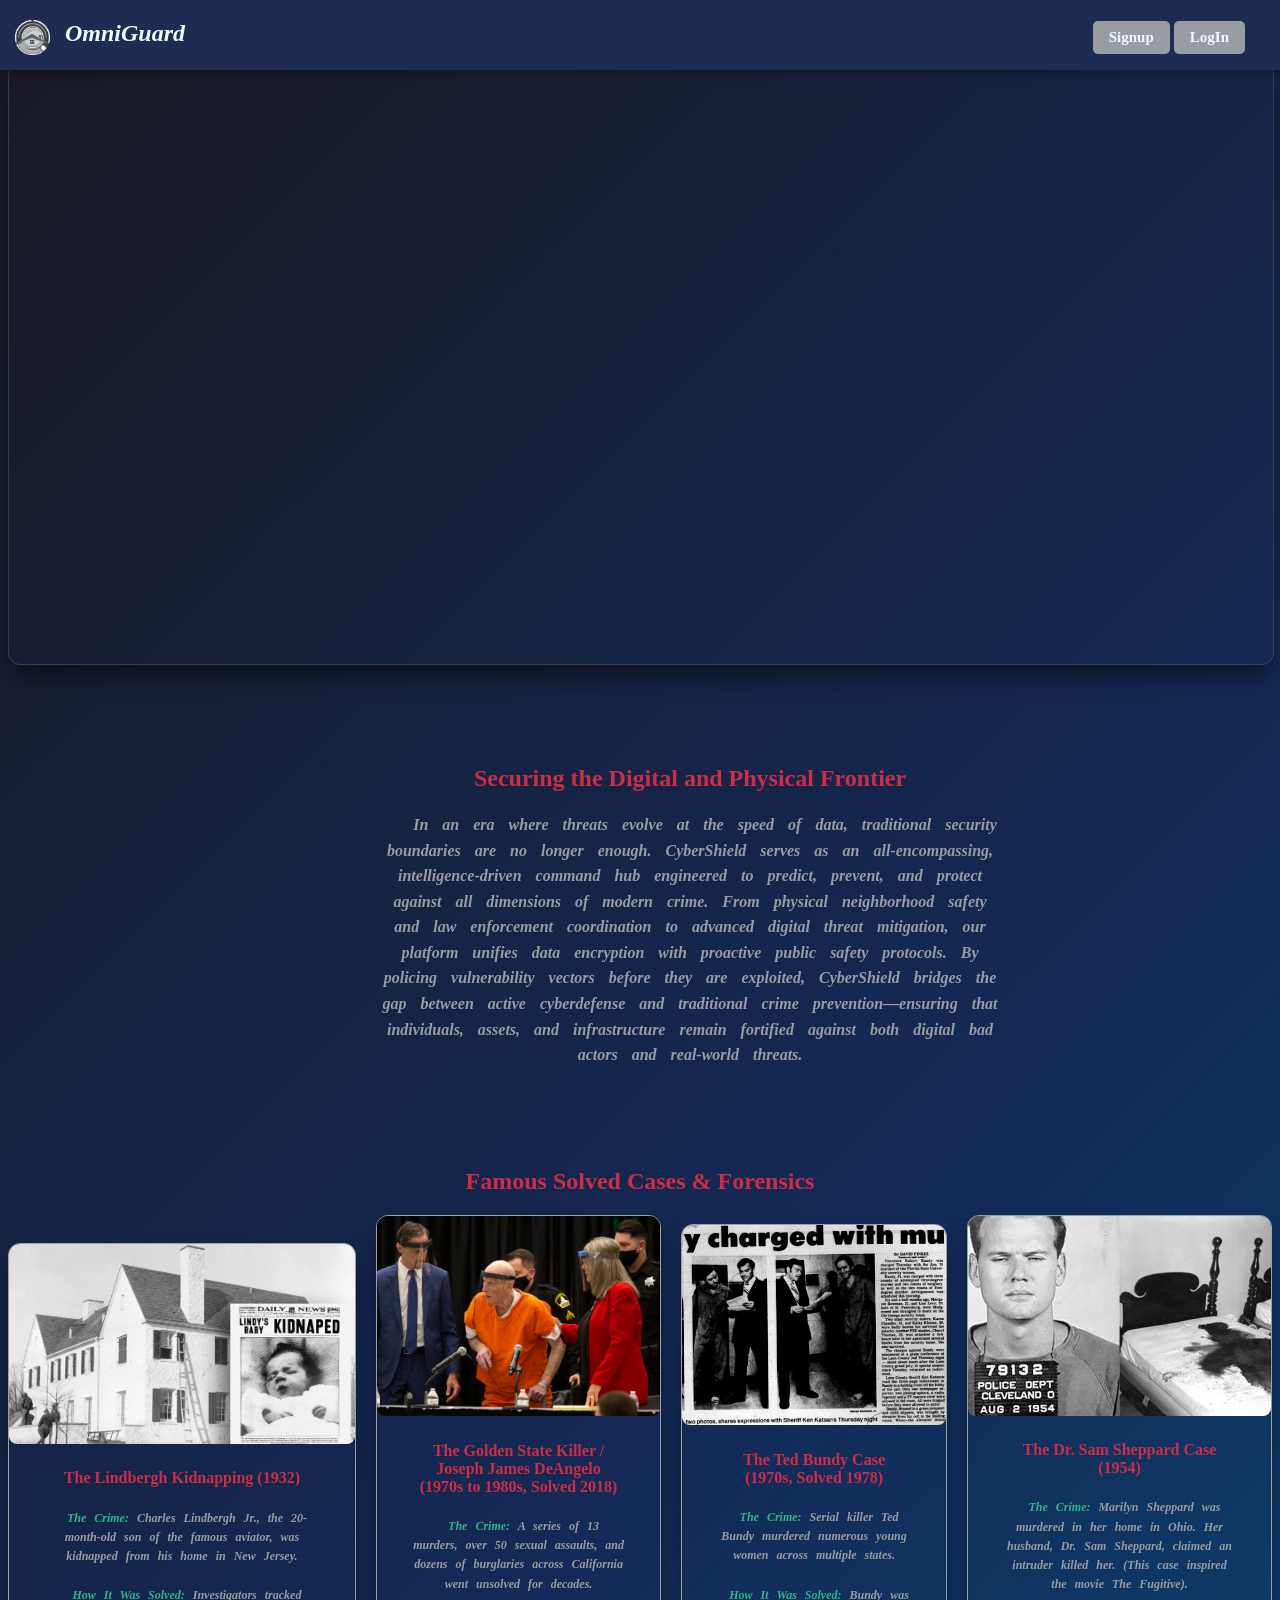
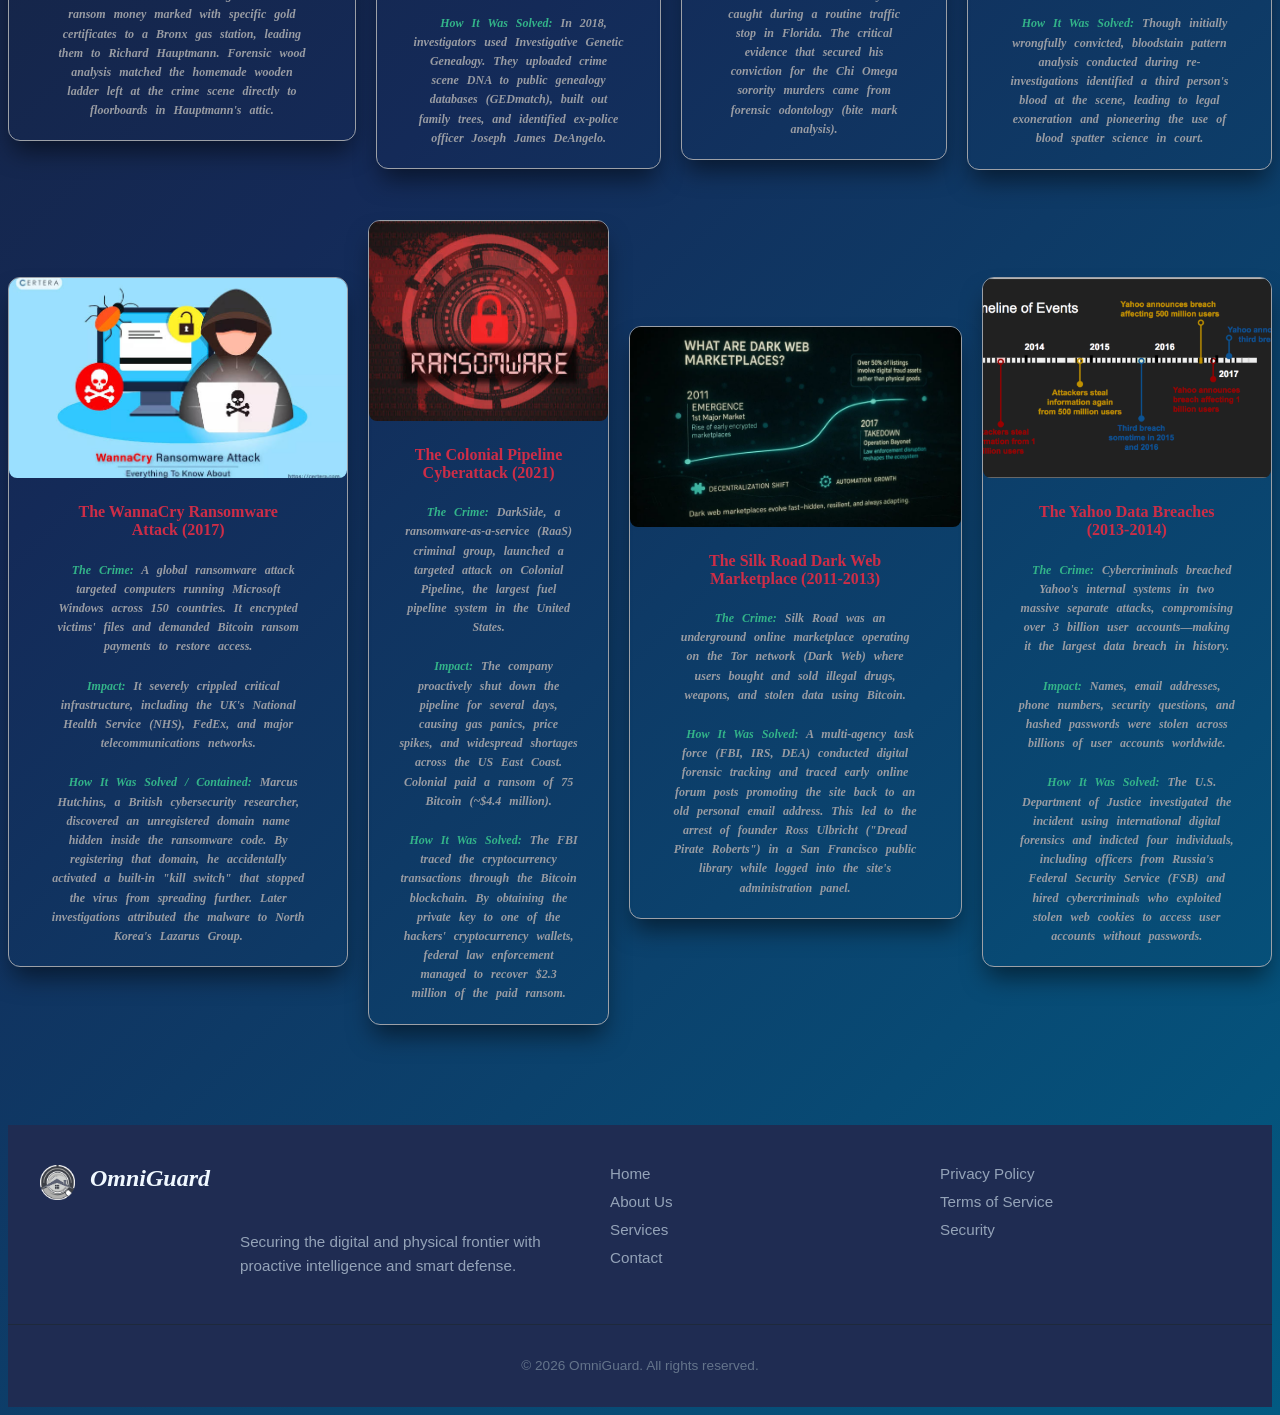
==== index.html @ 821c8b2f "Project(SignUp Login)" ====
<!doctype html>
<html lang="en">
  <head>
    <meta charset="UTF-8" />
    <meta name="viewport" content="width=device-width, initial-scale=1.0" />
    <title>Document</title>
    <link rel="stylesheet" href="css/style.css" />
  </head>
  <body>
    <header>
      <nav class="navBar">
        <div class="navBarName">
          <img src="Image&Video/logo3.png" alt="" class="navBarNameLogo" />
          <a href="" class="navMainName">OmniGuard</a>
        </div>
        <div class="navBarBotton">
          <button class="Navbtn">
            <a href="signup.html" class="Navbtnlink">Signup</a>
          </button>
          <button class="Navbtn">
            <a href="login.html" class="Navbtnlink">LogIn</a>
          </button>
        </div>
      </nav>
    </header>
    <main>
      <div class="videoContainer">
        <video
          src="https://www.pexels.com/download/video/6580997/"
          autoplay
          muted
          loop
          playsinline
          class="vidioMain"
        ></video>
      </div>
    </main>
    <section class="paraSection">
      <div class="paraContainter">
        <h2 class="ParaH">Securing the Digital and Physical Frontier</h2>
        <p class="paraInfo">
          In an era where threats evolve at the speed of data, traditional
          security boundaries are no longer enough.
          <strong>CyberShield</strong> serves as an all-encompassing,
          intelligence-driven command hub engineered to predict, prevent, and
          protect against all dimensions of modern crime. From physical
          neighborhood safety and law enforcement coordination to advanced
          digital threat mitigation, our platform unifies data encryption with
          proactive public safety protocols. By policing vulnerability vectors
          before they are exploited, CyberShield bridges the gap between active
          cyberdefense and traditional crime prevention—ensuring that
          individuals, assets, and infrastructure remain fortified against both
          digital bad actors and real-world threats.
        </p>
      </div>
    </section>
    <section class="crimeSection">
      <h2 class="section-title">Famous Solved Cases & Forensics</h2>
      <div class="imageContainCrime">
        <ul class="card-list">
          <!-- List Item 1: Image -->
          <li>
            <img
              src="Image&Video/The Lindbergh Kidnapping (1932).webp"
              alt="Feature Image"
              class="list-img"
            />
          </li>
          <li>
            <h4>The Lindbergh Kidnapping (1932)</h4>
            <p>
              <b>The Crime:</b> Charles Lindbergh Jr., the 20-month-old son of
              the famous aviator, was kidnapped from his home in New Jersey.
            </p>
            <p>
              <b>How It Was Solved:</b> Investigators tracked ransom money
              marked with specific gold certificates to a Bronx gas station,
              leading them to Richard Hauptmann. Forensic wood analysis matched
              the homemade wooden ladder left at the crime scene directly to
              floorboards in Hauptmann's attic.
            </p>
          </li>
          <!-- <li>
            <button type="button">Learn More</button>
          </li> -->
        </ul>
        <ul class="card-list">
          <!-- List Item 1: Image -->
          <li>
            <img
              src="Image&Video/The Golden State Killer.jpg"
              alt="Feature Image"
              class="list-img"
            />
          </li>
          <li>
            <h4>
              The Golden State Killer / Joseph James DeAngelo (1970s to 1980s,
              Solved 2018)
            </h4>
            <p>
              <b>The Crime:</b> A series of 13 murders, over 50 sexual assaults,
              and dozens of burglaries across California went unsolved for
              decades.
            </p>
            <p>
              <b>How It Was Solved:</b> In 2018, investigators used
              Investigative Genetic Genealogy. They uploaded crime scene DNA to
              public genealogy databases (GEDmatch), built out family trees, and
              identified ex-police officer Joseph James DeAngelo.
            </p>
          </li>
          <!-- <li>
            <button type="button">Learn More</button>
          </li> -->
        </ul>
        <ul class="card-list">
          <!-- List Item 1: Image -->
          <li>
            <img
              src="Image&Video/The Ted Bundy Case.jpg"
              alt="Feature Image"
              class="list-img"
            />
          </li>
          <li>
            <h4>The Ted Bundy Case (1970s, Solved 1978)</h4>
            <p>
              <b>The Crime:</b> Serial killer Ted Bundy murdered numerous young
              women across multiple states.
            </p>
            <p>
              <b>How It Was Solved:</b> Bundy was caught during a routine
              traffic stop in Florida. The critical evidence that secured his
              conviction for the Chi Omega sorority murders came from forensic
              odontology (bite mark analysis).
            </p>
          </li>
          <!-- <li>
            <button type="button">Learn More</button>
          </li> -->
        </ul>
        <ul class="card-list">
          <!-- List Item 1: Image -->
          <li>
            <img
              src="Image&Video/The Dr. Sam Sheppard Case.webp"
              alt="Feature Image"
              class="list-img"
            />
          </li>
          <li>
            <h4>The Dr. Sam Sheppard Case (1954)</h4>
            <p>
              <b>The Crime:</b> Marilyn Sheppard was murdered in her home in
              Ohio. Her husband, Dr. Sam Sheppard, claimed an intruder killed
              her. (This case inspired the movie The Fugitive).
            </p>
            <p>
              <b>How It Was Solved:</b> Though initially wrongfully convicted,
              bloodstain pattern analysis conducted during re-investigations
              identified a third person's blood at the scene, leading to legal
              exoneration and pioneering the use of blood spatter science in
              court.
            </p>
          </li>
          <!-- <li>
            <button type="button">Learn More</button>
          </li> -->
        </ul>
      </div>
      <div class="imageContainCrime">
        <ul class="card-list">
          <!-- List Item 1: Image -->
          <li>
            <img
              src="Image&Video/The WannaCry Ransomware Attack.jpg"
              alt="Feature Image"
              class="list-img"
            />
          </li>
          <li>
            <h4>The WannaCry Ransomware Attack (2017)</h4>
            <p>
              <b>The Crime:</b> A global ransomware attack targeted computers
              running Microsoft Windows across 150 countries. It encrypted
              victims' files and demanded Bitcoin ransom payments to restore
              access.
            </p>
            <p>
              <b>Impact:</b> It severely crippled critical infrastructure,
              including the UK's National Health Service (NHS), FedEx, and major
              telecommunications networks.
            </p>
            <p>
              <b>How It Was Solved / Contained:</b> Marcus Hutchins, a British
              cybersecurity researcher, discovered an unregistered domain name
              hidden inside the ransomware code. By registering that domain, he
              accidentally activated a built-in "kill switch" that stopped the
              virus from spreading further. Later investigations attributed the
              malware to North Korea's Lazarus Group.
            </p>
          </li>
          <!-- <li>
            <button type="button">Learn More</button>
          </li> -->
        </ul>
        <ul class="card-list">
          <!-- List Item 1: Image -->
          <li>
            <img
              src="Image&Video/The Colonial Pipeline Cyberattack.jpg"
              alt="Feature Image"
              class="list-img"
            />
          </li>
          <li>
            <h4>The Colonial Pipeline Cyberattack (2021)</h4>
            <p>
              <b>The Crime:</b> DarkSide, a ransomware-as-a-service (RaaS)
              criminal group, launched a targeted attack on Colonial Pipeline,
              the largest fuel pipeline system in the United States.
            </p>
            <p>
              <b>Impact:</b> The company proactively shut down the pipeline for
              several days, causing gas panics, price spikes, and widespread
              shortages across the US East Coast. Colonial paid a ransom of 75
              Bitcoin (~$4.4 million).
            </p>
            <p>
              <b>How It Was Solved:</b> The FBI traced the cryptocurrency
              transactions through the Bitcoin blockchain. By obtaining the
              private key to one of the hackers' cryptocurrency wallets, federal
              law enforcement managed to recover $2.3 million of the paid
              ransom.
            </p>
          </li>
          <!-- <li>
            <button type="button">Learn More</button>
          </li> -->
        </ul>
        <ul class="card-list">
          <!-- List Item 1: Image -->
          <li>
            <img
              src="Image&Video/The Silk Road Dark Web Marketplace.jpg"
              alt="Feature Image"
              class="list-img"
            />
          </li>
          <li>
            <h4>The Silk Road Dark Web Marketplace (2011-2013)</h4>
            <p>
              <b>The Crime:</b> Silk Road was an underground online marketplace
              operating on the Tor network (Dark Web) where users bought and
              sold illegal drugs, weapons, and stolen data using Bitcoin.
            </p>
            <p>
              <b>How It Was Solved:</b> A multi-agency task force (FBI, IRS,
              DEA) conducted digital forensic tracking and traced early online
              forum posts promoting the site back to an old personal email
              address. This led to the arrest of founder Ross Ulbricht ("Dread
              Pirate Roberts") in a San Francisco public library while logged
              into the site's administration panel.
            </p>
          </li>
          <!-- <li>
            <button type="button">Learn More</button>
          </li> -->
        </ul>
        <ul class="card-list">
          <!-- List Item 1: Image -->
          <li>
            <img
              src="Image&Video/The Yahoo Data Breaches.png"
              alt="Feature Image"
              class="list-img"
            />
          </li>
          <li>
            <h4>The Yahoo Data Breaches (2013-2014)</h4>
            <p>
              <b>The Crime:</b> Cybercriminals breached Yahoo's internal systems
              in two massive separate attacks, compromising over 3 billion user
              accounts—making it the largest data breach in history.
            </p>
            <p>
              <b>Impact:</b> Names, email addresses, phone numbers, security
              questions, and hashed passwords were stolen across billions of
              user accounts worldwide.
            </p>
            <p>
              <b>How It Was Solved:</b> The U.S. Department of Justice
              investigated the incident using international digital forensics
              and indicted four individuals, including officers from Russia's
              Federal Security Service (FSB) and hired cybercriminals who
              exploited stolen web cookies to access user accounts without
              passwords.
            </p>
          </li>
          <!-- <li>
            <button type="button">Learn More</button>
          </li> -->
        </ul>
      </div>
    </section>

    <footer class="site-footer">
      <div class="footer-container">
        <div class="navBarName">
          <img src="Image&Video/logo3.png" alt="" class="navBarNameLogo" />
          <a href="" class="navMainName">OmniGuard</a>
        </div>
        <div class="footer-brand">
          <p>
            Securing the digital and physical frontier with proactive
            intelligence and smart defense.
          </p>
        </div>
        <div class="footer-links">
          <ul>
            <li><a href="index.html">Home</a></li>
            <li><a href="#">About Us</a></li>
            <li><a href="#">Services</a></li>
            <li><a href="#">Contact</a></li>
          </ul>
        </div>
        <div class="footer-links">
          <ul>
            <li><a href="#">Privacy Policy</a></li>
            <li><a href="#">Terms of Service</a></li>
            <li><a href="#">Security</a></li>
          </ul>
        </div>
      </div>
      <div class="footer-bottom">
        <p>&copy; 2026 OmniGuard. All rights reserved.</p>
      </div>
    </footer>
  </body>
</html>
---- css/style.css ----
body{
  justify-content:center;
  align-items:center;
  background:linear-gradient(135deg,#191922,#142a58,#025a82);
  padding-top: 50px;
}

/* Navbar Container */
.navBar {
  display: flex;
  justify-content: space-between; /* Pushes the elements apart */
  align-items: center;            /* Vertically centers everything */
  background-color: #1f2c52;      /* Sleek dark cybersecurity theme */
  padding-left: 15px;
  padding-top: 20px;
  padding-bottom: 15px ;
  padding-right: 100px;
  box-shadow: 0 2px 10px rgba(0, 0, 0, 0.3);
  border-bottom-style: hidden;
  position: fixed;   /* Pins the navbar relative to the browser window */
  top: 0;            /* Sticks it to the very top */
  left: 0;           /* Stretches it starting from the left edge */
  width: 100%;       /* Spans across the full screen width */
  z-index: 1000; /* Keeps the navbar layer above all other content */
}

/* Align the buttons to the far right */
.navBarName {
  display: flex;
  justify-content: flex-end;
  gap: 15px; /* Puts space between Login and Sign Up buttons */}

/* 2. Middle Logo Styling */
.navBarNameLogo{
  width: 35px;
  height: 35px;
  font-family: 'Arial', sans-serif;
  font-weight: bold;
  padding: 0px;
  margin: 0px
}

/* Name Styling */
.navMainName{
    font-family: cursive;
    font-size: 1.5rem;
    font-weight: bold;
    font-style: italic;
    text-decoration: none;
    color:aliceblue;
    padding: 0px;
    margin: 0px;
}

/* button style */
.navBarBotton{
  margin-right: 50px;
}

/* .btn {
  background-color: #999ca3;
  border-radius: 6px;
  padding-top: 5px;
  padding-bottom: 10px;
} */

.Navbtn{
  background-color: #999ca3;
  color: #ffffff;
  border: none;
  padding: 8px 16px;
  border-radius: 5px;
  cursor: pointer;
  font-weight: bold;
  transition: background-color 0.3s;
}

.Navbtn:hover{
  /* color: #1f2c52; */
  background-color: #21238d;
}


.Navbtnlink{
  color: aliceblue;
  text-decoration: none;
  font-weight: 800;
  font-size: 15px;
  font-family: cursive;
}

.NavbtnLink:hover{
color: #1f2c52;
}

.videoContainer{
  position: relative;
  width: 100%;
  height: 600px; /* Adjust height or make it full screen */
  overflow: hidden;
  /* border-radius: 8px; */
  margin-top: 5px;
  border: 1px solid #334155;
  box-shadow: 0 15px 25px -5px rgba(0, 0, 0, 0.5);
  border-radius: 12px;
}

.vidioMain{
  width: 100%;
  height: 100%;
  object-fit: cover;
}

.paraSection{
  margin-top: 100px;
}

.paraContainter{
  width: 50%;
  height: auto;
  margin-left: auto;
  margin-right: auto;
  text-align: center;
  padding-left: 100px;
}

.ParaH{
  color: rgb(205, 45, 71);
  font-family: cursive;
  font-weight: bold;
  /* width: 100%;
  height: auto;
  margin-left: auto;
  margin-right: auto; */

  /* Centers the text inside the box */
  text-align: center;
}

.paraInfo{
  font-family: Georgia, 'Times New Roman', Times, serif;
  font-size: medium;
  font-style: oblique;
  color: #999ca3;
  line-height: 1.6;
  word-spacing: 10px;
  font-weight: 700;
  text-indent: 30px;
  text-align: center;
  /* width: 100%;
  height: auto;
  margin-left: auto;
  margin-right: auto; */
}

/* section 2 */

.section-title {
  color: rgb(205, 45, 71);
  font-family: cursive;
  font-weight: bold;
  text-align: center;
  margin-top: 40px;
  margin-bottom: 20px;
}

.crimeSection{
  margin-top: 100px;
  margin-bottom: 100px;
}
/* Container (ul) setup */
.imageContainCrime {
  display: flex; /* Aligns <li> items horizontally side-by-side */
  justify-content: space-between; /* Spreads the 3 items evenly */
  align-items: center; /* Vertically centers items in the row */
  gap: 20px;  /* Gap between each list item */
  list-style: none; /* Removes default bullet points */
  padding: 0;
  margin: 0;
  margin-bottom: 50px;
}
.card-list {
  align-items: center;                             
  list-style: none;             
  padding: 0;
  margin: 0;
  border: 1px solid #9ca0a7;
  /* border-radius: 8px; */
  overflow: hidden;
  box-shadow: 0 15px 25px -5px rgba(0, 0, 0, 0.5);
  border-radius: 12px;
}

/* Individual list item setup */
.card-list li {
  flex: 1;  /* Gives equal width to all 3 items */
  text-align: center; 
}

h4{
  color: rgb(205, 45, 71);
  font-family: cursive;
  font-weight: bold;
  width: 70%;
  height: auto;

  /* Centers the 60% box horizontally */
  margin-left: auto;
  margin-right: auto;

  /* Centers the text inside the box */
  text-align: center;
}

b{
  color: #33b489;
  font-family: Georgia, 'Times New Roman', Times, serif;
  font-size: 12px;
  font-style: oblique;
  line-height: 1.6;
  word-spacing: 5px;
  font-weight: bold;
  text-indent: 10px;
}
.card-list li p{
  color: #999ca3;
  font-family: Georgia, 'Times New Roman', Times, serif;
  font-size: 12px;
  font-style: oblique;
  line-height: 1.6;
  word-spacing: 5px;
  font-weight: 700;
  text-indent: 10px;
  padding-bottom: 20px;
  width: 75%;         /* Set a width for the container */
  margin: 0 auto;      /* Centers the box horizontally on the page */
  text-align: center;
}

.list-img {
  width: 100%;          /* Expands to fill the parent container's width */
  /*max-width: 320px; */    /* Prevents it from getting bigger than 320px */
  height: 200px;        /* Set a fixed height or use auto */
  object-fit: cover;    /* Prevents image distortion/stretching */
  border-radius: 8px;   /* Rounds the image corners */
}


/* footer */

/* Footer Base Styling */
.site-footer {
  background-color: #1f2c52; /* Dark navy background */
  color: #94a3b8;            /* Soft light-gray text */
  padding-top: 40px;
  font-family: Arial, sans-serif;
  width: 100%;
}

/* Main Container (Flexbox Grid) */
.footer-container {
  max-width: 1200px;
  margin: 0 auto;
  padding: 0 20px 30px;
  display: flex;
  flex-wrap: wrap;
  justify-content: space-between;
  gap: 30px;
}

/* Brand Section */
.footer-brand {
  margin-top: 50px;
  flex: 1 1 200px;
}

.footer-brand h3 {
  color: #ffffff;
  font-size: 1.5rem;
  font-family: cursive;
  margin-bottom: 12px;
}

.footer-brand p {
  font-size: 0.95rem;
  line-height: 1.6;
}

/* Link Columns */
.footer-links {
  flex: 1 1 160px;
}

.footerh4 {
  color: #ffffff;
  font-size: 1.1rem;
  margin-bottom: 15px;
}

.footer-links ul {
  list-style: none;
  padding: 0;
  margin: 0;
}

.footer-links li {
  margin-bottom: 10px;
}

.footer-links a {
  color: #94a3b8;
  text-decoration: none;
  font-size: 0.95rem;
  transition: color 0.3s ease;
}

.footer-links a:hover {
  color: #38bdf8; /* Highlight blue on hover */
}

/* Bottom Bar */
.footer-bottom {
  border-top: 1px solid #1e293b;
  text-align: center;
  padding: 20px;
  font-size: 0.85rem;
  color: #64748b;
}

/* Responsive Adjustments for Mobile */
@media (max-width: 600px) {
  .footer-container {
    flex-direction: column;
  }
}
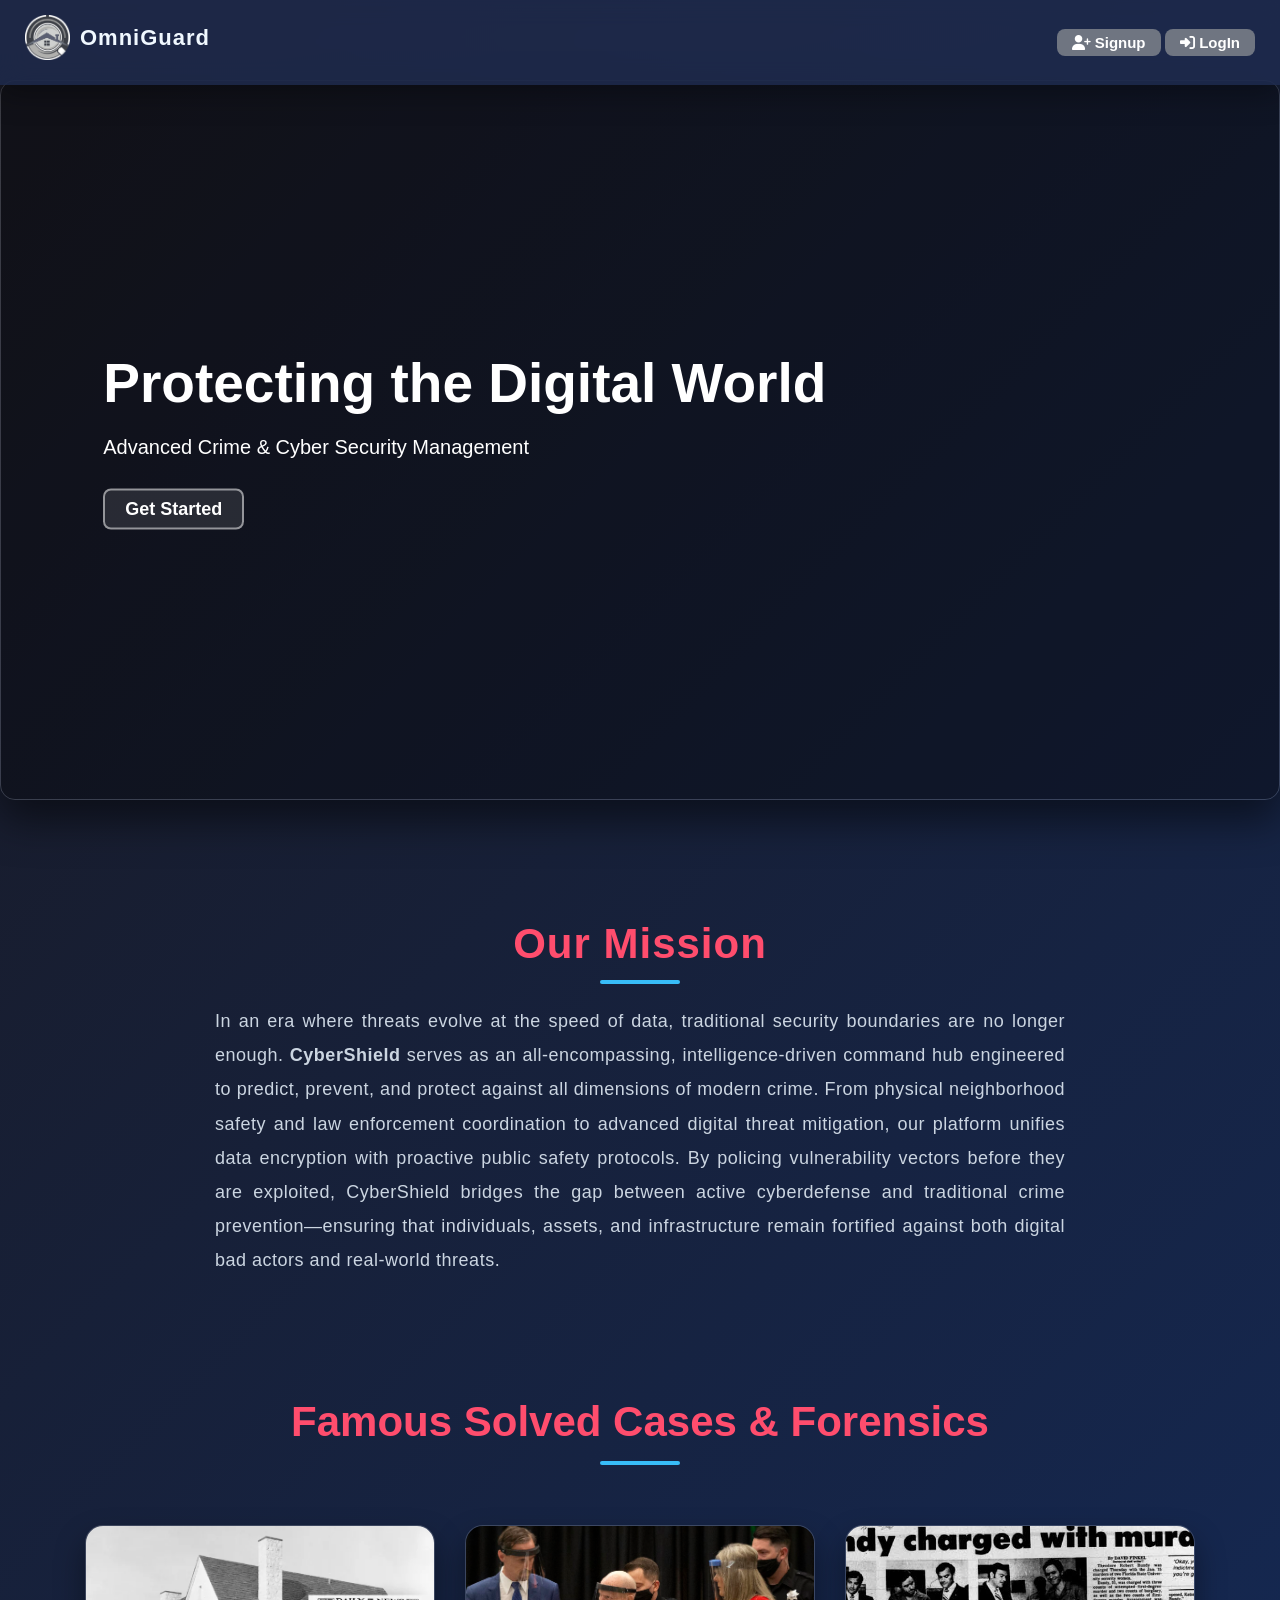
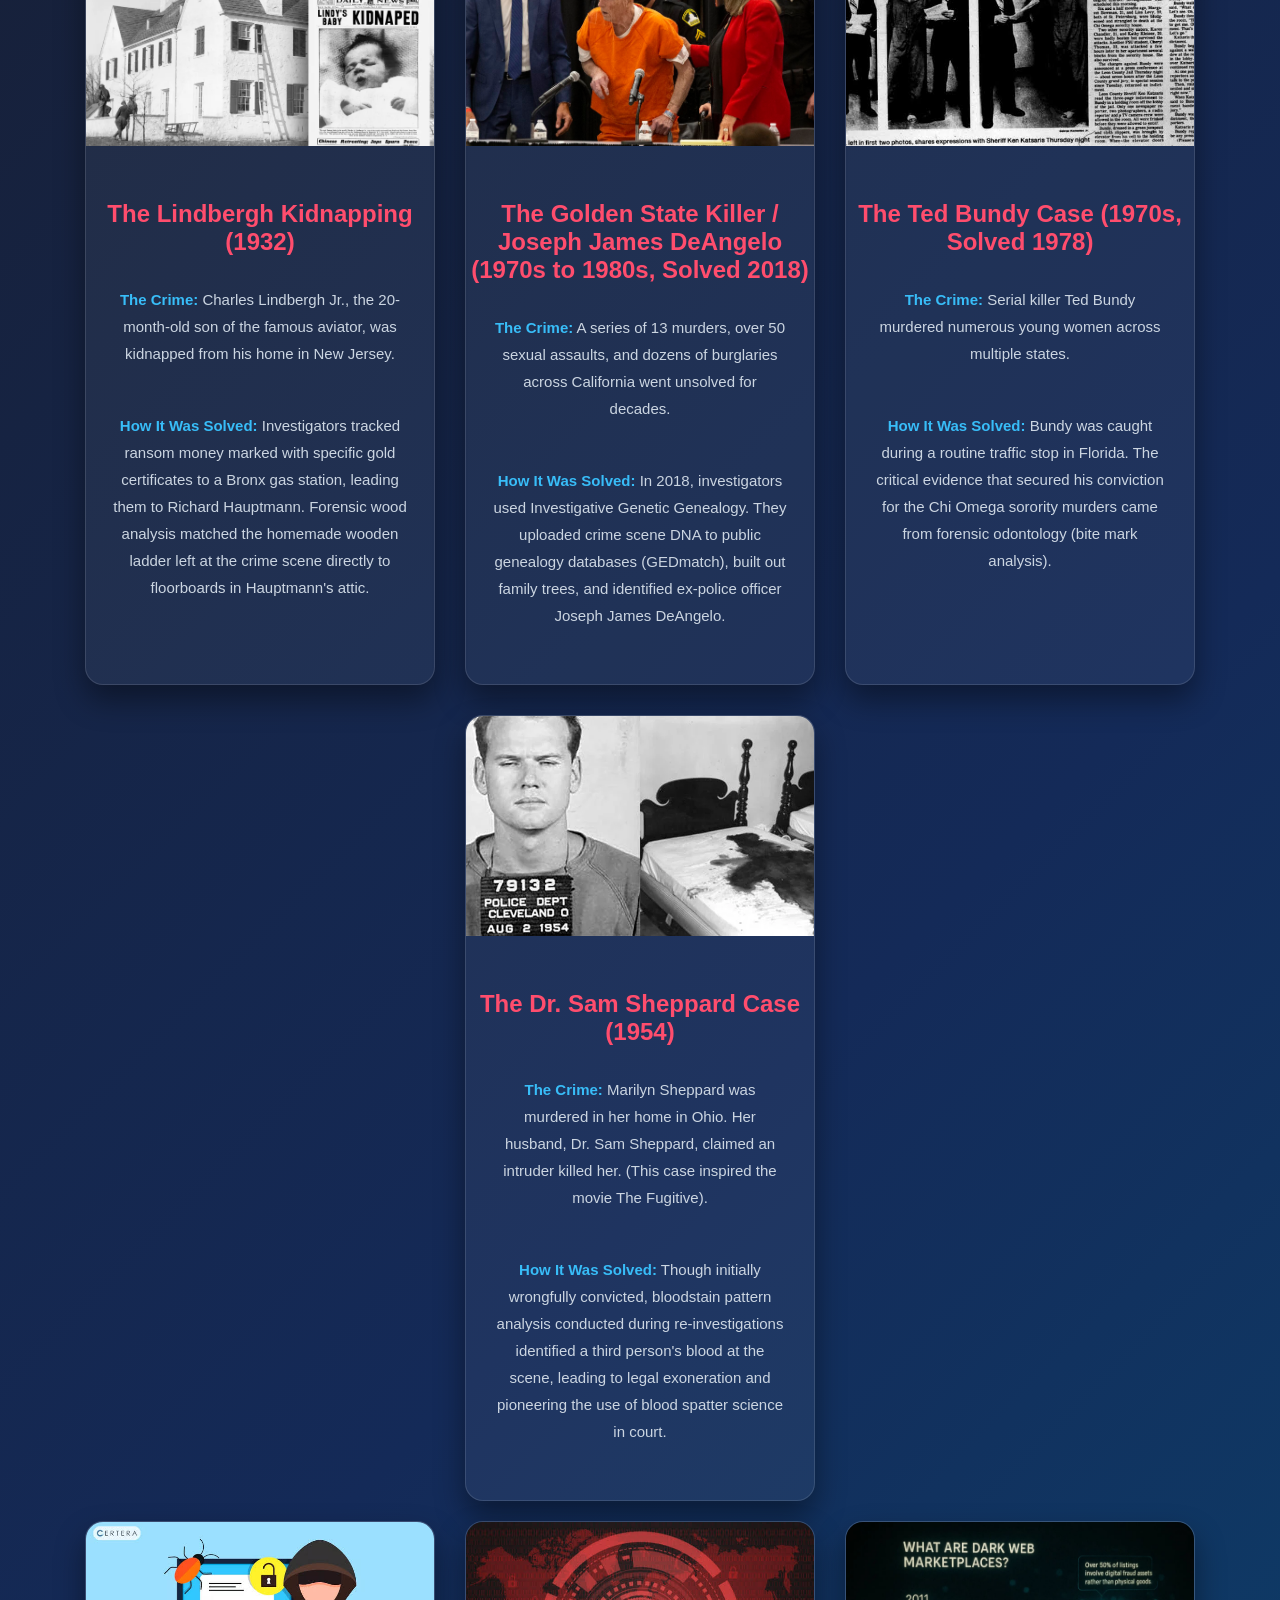
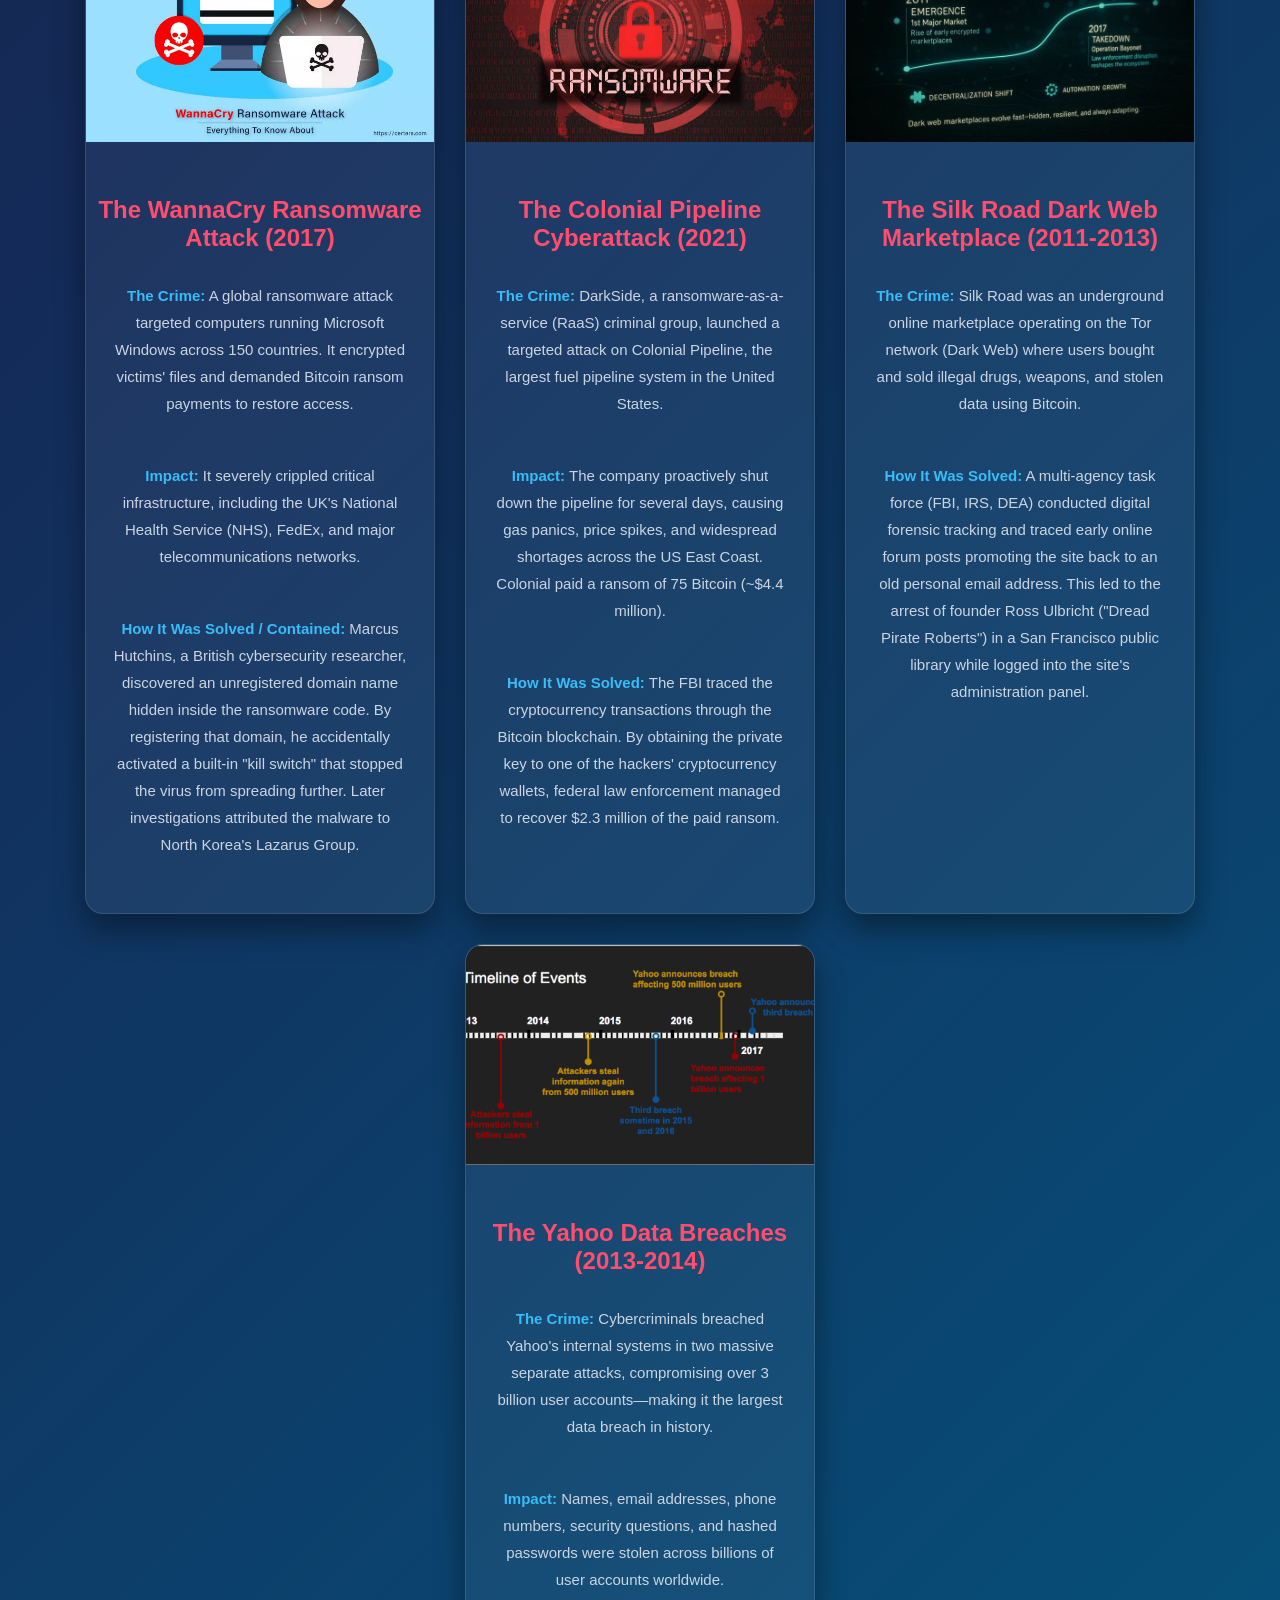
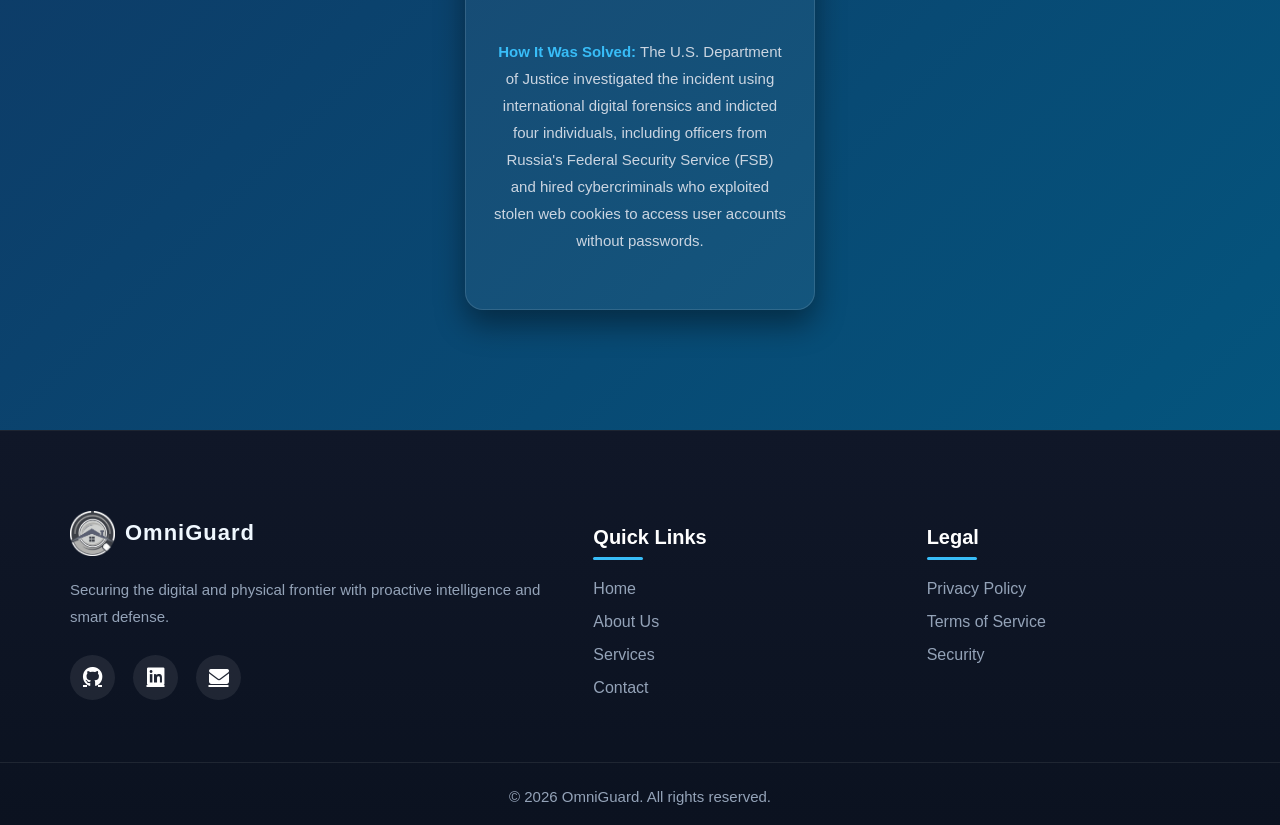
==== commit 7d94770c: "improve CSS and get some CDN" ====
--- a/index.html
+++ b/index.html
@@ -4,21 +4,55 @@
     <meta charset="UTF-8" />
     <meta name="viewport" content="width=device-width, initial-scale=1.0" />
     <title>Document</title>
+    <!-- Google Font -->
+    <link rel="preconnect" href="https://fonts.googleapis.com" />
+    <link rel="preconnect" href="https://fonts.gstatic.com" crossorigin />
+    <link
+      href="https://fonts.googleapis.com/css2?family=Poppins:wght@300;400;500;600;700&display=swap"
+      rel="stylesheet"
+    />
+
+    <link
+      rel="stylesheet"
+      href="https://cdnjs.cloudflare.com/ajax/libs/font-awesome/6.7.2/css/all.min.css"
+    />
     <link rel="stylesheet" href="css/style.css" />
   </head>
   <body>
     <header>
       <nav class="navBar">
-        <div class="navBarName">
+        <!-- <div class="navBarName"> -->
+        <!-- <img src="Image&Video/logo3.png" alt="" class="navBarNameLogo" />
+          <a href="" class="navMainName">OmniGuard</a> -->
+        <a href="index.html" class="logoContainer">
           <img src="Image&Video/logo3.png" alt="" class="navBarNameLogo" />
-          <a href="" class="navMainName">OmniGuard</a>
-        </div>
+          <span class="navMainName">OmniGuard</span>
+        </a>
+        <!-- </div> -->
         <div class="navBarBotton">
-          <button class="Navbtn">
+          <!-- <button class="Navbtn" id="signupBtn" type="button">
             <a href="signup.html" class="Navbtnlink">Signup</a>
           </button>
-          <button class="Navbtn">
+          <button class="Navbtn" id="loginBtn" type="button">
             <a href="login.html" class="Navbtnlink">LogIn</a>
+          </button> -->
+          <button
+            class="Navbtn"
+            id="signupBtn"
+            type="button"
+            onclick="window.location.href = 'signup.html'"
+          >
+            <i class="fa-solid fa-user-plus"></i>
+            Signup
+          </button>
+          <button
+            class="Navbtn"
+            id="loginBtn"
+            type="button"
+            onclick="window.location.href = 'login.html'"
+          >
+            <i class="fa-solid fa-right-to-bracket"></i>
+            LogIn
           </button>
         </div>
       </nav>
@@ -33,11 +67,23 @@
           playsinline
           class="vidioMain"
         ></video>
+        <div class="heroContent">
+          <h1>Protecting the Digital World</h1>
+          <p>Advanced Crime & Cyber Security Management</p>
+
+          <button
+            class="heroBtn"
+            type="button"
+            onclick="window.location.href = 'signup.html'"
+          >
+            Get Started
+          </button>
+        </div>
       </div>
     </main>
     <section class="paraSection">
       <div class="paraContainter">
-        <h2 class="ParaH">Securing the Digital and Physical Frontier</h2>
+        <h2 class="ParaH">Our Mission</h2>
         <p class="paraInfo">
           In an era where threats evolve at the speed of data, traditional
           security boundaries are no longer enough.
@@ -307,32 +353,61 @@
 
     <footer class="site-footer">
       <div class="footer-container">
-        <div class="navBarName">
-          <img src="Image&Video/logo3.png" alt="" class="navBarNameLogo" />
-          <a href="" class="navMainName">OmniGuard</a>
-        </div>
+        <!-- Brand Section -->
         <div class="footer-brand">
+          <a href="index.html" class="logoContainer">
+            <img
+              src="Image&Video/logo3.png"
+              alt="OmniGuard Logo"
+              class="navBarNameLogo"
+            />
+            <span class="navMainName">OmniGuard</span>
+          </a>
+
           <p>
             Securing the digital and physical frontier with proactive
             intelligence and smart defense.
           </p>
+
+          <div class="socialIcons">
+            <a href="https://github.com/Avik1152" id="github-link"
+              ><i class="fa-brands fa-github"></i
+            ></a>
+            <a
+              href="https://www.linkedin.com/in/avikmondal-afution/"
+              id="linkedin-link"
+              ><i class="fa-brands fa-linkedin"></i
+            ></a>
+            <a href="mailto:avik1152@gmail.com" id="email-link"
+              ><i class="fa-solid fa-envelope"></i
+            ></a>
+          </div>
         </div>
+
+        <!-- Quick Links -->
         <div class="footer-links">
+          <h4 class="footerh4">Quick Links</h4>
+
           <ul>
             <li><a href="index.html">Home</a></li>
-            <li><a href="#">About Us</a></li>
-            <li><a href="#">Services</a></li>
-            <li><a href="#">Contact</a></li>
+            <li><a href="about.html">About Us</a></li>
+            <li><a href="services.html">Services</a></li>
+            <li><a href="contact.html">Contact</a></li>
           </ul>
         </div>
+
+        <!-- Legal -->
         <div class="footer-links">
+          <h4 class="footerh4">Legal</h4>
+
           <ul>
-            <li><a href="#">Privacy Policy</a></li>
-            <li><a href="#">Terms of Service</a></li>
-            <li><a href="#">Security</a></li>
+            <li><a href="privacy.html">Privacy Policy</a></li>
+            <li><a href="terms.html">Terms of Service</a></li>
+            <li><a href="security.html">Security</a></li>
           </ul>
         </div>
       </div>
+
       <div class="footer-bottom">
         <p>&copy; 2026 OmniGuard. All rights reserved.</p>
       </div>
--- a/css/style.css
+++ b/css/style.css
@@ -1,3 +1,10 @@
+*{
+    margin:0;
+    padding:0;
+    box-sizing:border-box;
+    font-family: 'Arial', sans-serif;
+}
+
 body{
   justify-content:center;
   align-items:center;
@@ -8,19 +15,20 @@
 /* Navbar Container */
 .navBar {
   display: flex;
-  justify-content: space-between; /* Pushes the elements apart */
-  align-items: center;            /* Vertically centers everything */
-  background-color: #1f2c52;      /* Sleek dark cybersecurity theme */
-  padding-left: 15px;
-  padding-top: 20px;
-  padding-bottom: 15px ;
-  padding-right: 100px;
-  box-shadow: 0 2px 10px rgba(0, 0, 0, 0.3);
+  justify-content: space-between; 
+  align-items: center;            
+  background:rgba(31,44,82,.75);
+  backdrop-filter:blur(12px);
+  -webkit-backdrop-filter:blur(12px);
+  border-bottom:1px solid rgba(255,255,255,.1);
+  padding:5px 25px;
+  box-shadow: 0 8px 30px rgba(0,0,0,.35);
   border-bottom-style: hidden;
-  position: fixed;   /* Pins the navbar relative to the browser window */
-  top: 0;            /* Sticks it to the very top */
-  left: 0;           /* Stretches it starting from the left edge */
-  width: 100%;       /* Spans across the full screen width */
+  position: fixed;   
+  top: 0;            
+  left: 0;           
+  width: 100%;       
+  box-sizing: border-box;
   z-index: 1000; /* Keeps the navbar layer above all other content */
 }
 
@@ -28,34 +36,42 @@
 .navBarName {
   display: flex;
   justify-content: flex-end;
-  gap: 15px; /* Puts space between Login and Sign Up buttons */}
+  gap: 45px;
+}
 
 /* 2. Middle Logo Styling */
 .navBarNameLogo{
-  width: 35px;
-  height: 35px;
+  width: 45px;
+  height: 45px;
+  transition:.4s;
   font-family: 'Arial', sans-serif;
   font-weight: bold;
   padding: 0px;
   margin: 0px
 }
 
+
+ .logoContainer{
+    display:flex;
+    align-items:center;
+    gap:10px;
+    text-decoration:none;
+    margin-top:10px;
+}
+
 /* Name Styling */
 .navMainName{
-    font-family: cursive;
-    font-size: 1.5rem;
-    font-weight: bold;
-    font-style: italic;
-    text-decoration: none;
+    font-size:22px;
+    font-weight:700;
+    letter-spacing:1px;
     color:aliceblue;
-    padding: 0px;
-    margin: 0px;
+    text-decoration:none;
 }
 
 /* button style */
-.navBarBotton{
+/* .navBarBotton{
   margin-right: 50px;
-}
+} */
 
 /* .btn {
   background-color: #999ca3;
@@ -65,19 +81,30 @@
 } */
 
 .Navbtn{
-  background-color: #999ca3;
+  /* background-color: #999ca3;
   color: #ffffff;
   border: none;
   padding: 8px 16px;
   border-radius: 5px;
   cursor: pointer;
   font-weight: bold;
-  transition: background-color 0.3s;
+  transition: background-color 0.3s; */
+  background:#6f7581;
+  color:white;
+  padding:5px 15px; 
+  border:none;
+  border-radius:8px;
+  font-size:15px;
+  font-weight:600;
+  cursor:pointer;
+  transition:.3s;
 }
 
 .Navbtn:hover{
   /* color: #1f2c52; */
-  background-color: #21238d;
+  background-color: #1d4ed8;
+  transform:translateY(-3px);
+  box-shadow:0 10px 20px rgba(37,99,235,.4);
 }
 
 
@@ -90,25 +117,81 @@
 }
 
 .NavbtnLink:hover{
-color: #1f2c52;
+/* color: #1f2c52; */
+background:#1d4ed8;
+transform:translateY(-2px);
 }
 
 .videoContainer{
   position: relative;
   width: 100%;
-  height: 600px; /* Adjust height or make it full screen */
+  height: 80vh; /* Almost full screen */
   overflow: hidden;
-  /* border-radius: 8px; */
-  margin-top: 5px;
-  border: 1px solid #334155;
-  box-shadow: 0 15px 25px -5px rgba(0, 0, 0, 0.5);
-  border-radius: 12px;
+  margin-top: 30px; /* Space below fixed navbar */
+  border-radius: 15px;
+  border: 1px solid rgba(255, 255, 255, 0.15);
+  box-shadow: 0 20px 40px rgba(0, 0, 0, 0.5);
 }
 
 .vidioMain{
   width: 100%;
   height: 100%;
   object-fit: cover;
+  transition: transform 0.5s ease;
+}
+
+.videoContainer:hover .vidioMain {
+  transform: scale(1.05);
+}
+
+.videoContainer::before {
+  content: "";
+  position: absolute;
+  inset: 0;
+  background: rgba(0, 0, 0, 0.34);
+  z-index: 1;
+}
+
+.heroContent {
+  position: absolute;
+  top: 50%;
+  left: 8%;
+  transform: translateY(-50%);
+  color: white;
+  z-index: 2;
+}
+
+.heroContent h1 {
+  font-size: 55px;
+  margin-bottom: 15px;
+}
+
+.heroContent p {
+  font-size: 20px;
+  width: 550px;
+  line-height: 1.7;
+  margin-bottom: 25px;
+}
+
+.heroBtn {
+  background: rgba(255, 255, 255, 0.1);
+  color: #ffffff;
+  border: 2px solid rgba(255, 255, 255, 0.5);
+  padding: 8px 20px;
+  border-radius: 8px;
+  cursor: pointer;
+  font-size: 18px;
+  font-weight: 600;
+  /* backdrop-filter: blur(10px); */
+  transition: all 0.3s ease;
+}
+
+.heroBtn:hover {
+  background: rgba(37, 99, 235, 0.3);
+  border-color: #38bdf8;
+  color: #38bdf8;
+  transform: translateY(-3px);
+  box-shadow: 0 10px 25px rgba(56, 189, 248, 0.4);
 }
 
 .paraSection{
@@ -116,52 +199,60 @@
 }
 
 .paraContainter{
-  width: 50%;
-  height: auto;
-  margin-left: auto;
-  margin-right: auto;
+  width: 70%;
+  max-width: 900px;
+  margin: 100px auto;
   text-align: center;
-  padding-left: 100px;
+  padding: 20px;
 }
 
 .ParaH{
-  color: rgb(205, 45, 71);
-  font-family: cursive;
-  font-weight: bold;
-  /* width: 100%;
-  height: auto;
-  margin-left: auto;
-  margin-right: auto; */
-
-  /* Centers the text inside the box */
-  text-align: center;
+  font-size: 42px;
+  font-weight: 700;
+  color: #ff4d6d;
+  margin-bottom: 20px;
+  letter-spacing: 1px;
+}
+
+.ParaH::after{
+    content: "";
+    display: block;
+    width: 80px;
+    height: 4px;
+    background: #38bdf8;
+    margin: 12px auto 0;
+    border-radius: 20px;
 }
 
 .paraInfo{
-  font-family: Georgia, 'Times New Roman', Times, serif;
-  font-size: medium;
-  font-style: oblique;
-  color: #999ca3;
-  line-height: 1.6;
-  word-spacing: 10px;
-  font-weight: 700;
-  text-indent: 30px;
-  text-align: center;
-  /* width: 100%;
-  height: auto;
-  margin-left: auto;
-  margin-right: auto; */
+  font-size: 18px;
+  color: #cbd5e1;
+  line-height: 1.9;
+  letter-spacing: 0.5px;
+  text-align: justify;
+  max-width: 850px;
+  margin: auto;
 }
 
 /* section 2 */
 
 .section-title {
-  color: rgb(205, 45, 71);
-  font-family: cursive;
-  font-weight: bold;
-  text-align: center;
-  margin-top: 40px;
-  margin-bottom: 20px;
+  text-align:center;
+  font-size:42px;
+  font-weight:700;
+  color:#ff4d6d;
+  margin-bottom:60px;
+  position:relative;
+}
+
+.section-title::after{
+    content:"";
+    width:80px;
+    height:4px;
+    background:#38bdf8;
+    display:block;
+    margin:15px auto;
+    border-radius:20px;
 }
 
 .crimeSection{
@@ -170,120 +261,126 @@
 }
 /* Container (ul) setup */
 .imageContainCrime {
-  display: flex; /* Aligns <li> items horizontally side-by-side */
-  justify-content: space-between; /* Spreads the 3 items evenly */
-  align-items: center; /* Vertically centers items in the row */
-  gap: 20px;  /* Gap between each list item */
-  list-style: none; /* Removes default bullet points */
-  padding: 0;
-  margin: 0;
-  margin-bottom: 50px;
+  display:flex;
+  justify-content:center;
+  align-items:stretch;
+  gap:30px;
+  list-style:none;
+  padding:0;
+  flex-wrap:wrap;
+  margin-top: 20px;
 }
 .card-list {
-  align-items: center;                             
-  list-style: none;             
-  padding: 0;
-  margin: 0;
-  border: 1px solid #9ca0a7;
-  /* border-radius: 8px; */
-  overflow: hidden;
-  box-shadow: 0 15px 25px -5px rgba(0, 0, 0, 0.5);
-  border-radius: 12px;
+  width:350px;
+  background:rgba(255,255,255,.05);
+  border:1px solid rgba(255,255,255,.12);
+  border-radius:18px;
+  overflow:hidden;
+  transition:.4s ease;
+  box-shadow:0 15px 30px rgba(0,0,0,.4);
+}
+
+.card-list:hover{
+  transform:translateY(-12px);
+  box-shadow:0 20px 45px rgba(56,189,248,.3);
+  border-color:#38bdf8;
 }
 
 /* Individual list item setup */
 .card-list li {
   flex: 1;  /* Gives equal width to all 3 items */
-  text-align: center; 
+  text-align: center;
+  padding-bottom:25px; 
 }
 
 h4{
-  color: rgb(205, 45, 71);
-  font-family: cursive;
-  font-weight: bold;
-  width: 70%;
-  height: auto;
-
-  /* Centers the 60% box horizontally */
-  margin-left: auto;
-  margin-right: auto;
-
-  /* Centers the text inside the box */
-  text-align: center;
+  font-size:24px;
+  color:#ff4d6d;
+  font-weight:700;
+  margin:25px 0 15px;
+
 }
 
 b{
-  color: #33b489;
-  font-family: Georgia, 'Times New Roman', Times, serif;
-  font-size: 12px;
-  font-style: oblique;
-  line-height: 1.6;
-  word-spacing: 5px;
-  font-weight: bold;
-  text-indent: 10px;
-}
+  display:inline-block;
+  margin-top:15px;
+  color:#38bdf8;
+  font-size:15px;
+  /* cursor:pointer; */
+  transition:.3s;
+}
+
+b:hover{
+  color:white;
+}
+
 .card-list li p{
-  color: #999ca3;
-  font-family: Georgia, 'Times New Roman', Times, serif;
-  font-size: 12px;
-  font-style: oblique;
-  line-height: 1.6;
-  word-spacing: 5px;
-  font-weight: 700;
-  text-indent: 10px;
-  padding-bottom: 20px;
-  width: 75%;         /* Set a width for the container */
-  margin: 0 auto;      /* Centers the box horizontally on the page */
-  text-align: center;
-}
-
-.list-img {
-  width: 100%;          /* Expands to fill the parent container's width */
-  /*max-width: 320px; */    /* Prevents it from getting bigger than 320px */
-  height: 200px;        /* Set a fixed height or use auto */
-  object-fit: cover;    /* Prevents image distortion/stretching */
-  border-radius: 8px;   /* Rounds the image corners */
-}
-
+  width:85%;
+  margin:0 auto 30px;
+  font-size:15px;
+  line-height:1.8;
+  color:#cbd5e1;
+}
+
+.list-img{
+  width:100%;
+  height:220px;
+  object-fit:cover;
+  transition:.5s;
+}
+
+.card-list:hover .list-img{
+  transform:scale(1.08);
+}
 
 /* footer */
 
 /* Footer Base Styling */
-.site-footer {
-  background-color: #1f2c52; /* Dark navy background */
-  color: #94a3b8;            /* Soft light-gray text */
-  padding-top: 40px;
-  font-family: Arial, sans-serif;
-  width: 100%;
+.site-footer{
+  background:linear-gradient(180deg,#101728,#0b1220);
+  color:#cbd5e1;
+  padding:70px 0 20px;
+  margin-top:120px;
+  border-top:1px solid rgba(255,255,255,.08);
 }
 
 /* Main Container (Flexbox Grid) */
-.footer-container {
-  max-width: 1200px;
-  margin: 0 auto;
-  padding: 0 20px 30px;
-  display: flex;
-  flex-wrap: wrap;
-  justify-content: space-between;
-  gap: 30px;
+.footer-container{
+  max-width:1200px;
+  margin:auto;
+  padding:0 30px;
+  display:flex;
+  justify-content:space-between;
+  align-items:flex-start;
+  flex-wrap:wrap;
+  gap:50px;
+}
+
+.logoContainer{
+    display: flex;
+    align-items: center;
+    gap: 10px;
+    text-decoration: none;
+    margin-bottom: 20px;
 }
 
 /* Brand Section */
 .footer-brand {
-  margin-top: 50px;
-  flex: 1 1 200px;
-}
-
-.footer-brand h3 {
-  color: #ffffff;
-  font-size: 1.5rem;
-  font-family: cursive;
-  margin-bottom: 12px;
-}
-
-.footer-brand p {
-  font-size: 0.95rem;
-  line-height: 1.6;
+  flex: 1 1 350px;
+  margin-top: 0px;
+}
+
+.footer-brand h3{
+  color:white;
+  font-size:32px;
+  font-weight:700;
+  margin-bottom:18px;
+}
+
+.footer-brand p{
+  color:#94a3b8;
+  line-height:1.8;
+  font-size:15px;
 }
 
 /* Link Columns */
@@ -291,10 +388,21 @@
   flex: 1 1 160px;
 }
 
-.footerh4 {
-  color: #ffffff;
-  font-size: 1.1rem;
-  margin-bottom: 15px;
+.footerh4{
+  color:white;
+  font-size:20px;
+  margin-bottom:20px;
+  position:relative;
+}
+
+.footerh4::after{
+  content:"";
+  width:50px;
+  height:3px;
+  background:#38bdf8;
+  display:block;
+  margin-top:8px;
+  border-radius:20px;
 }
 
 .footer-links ul {
@@ -304,27 +412,29 @@
 }
 
 .footer-links li {
-  margin-bottom: 10px;
+  margin-bottom: 15px;
 }
 
 .footer-links a {
-  color: #94a3b8;
-  text-decoration: none;
-  font-size: 0.95rem;
-  transition: color 0.3s ease;
+  color:#94a3b8;
+  text-decoration:none;
+  transition:.3s;
+  display:inline-block;
 }
 
 .footer-links a:hover {
   color: #38bdf8; /* Highlight blue on hover */
+  transform:translateX(8px);
 }
 
 /* Bottom Bar */
 .footer-bottom {
-  border-top: 1px solid #1e293b;
-  text-align: center;
-  padding: 20px;
-  font-size: 0.85rem;
-  color: #64748b;
+  border-top:1px solid rgba(255,255,255,.08);
+  text-align:center;
+  margin-top:50px;
+  padding-top:25px;
+  color:#94a3b8;
+  font-size:15px;
 }
 
 /* Responsive Adjustments for Mobile */
@@ -332,4 +442,29 @@
   .footer-container {
     flex-direction: column;
   }
+}
+
+.socialIcons{
+    display:flex;
+    gap:18px;
+    margin-top:25px;
+}
+
+.socialIcons a{
+    width:45px;
+    height:45px;
+    border-radius:50%;
+    background:rgba(255,255,255,.08);
+    display:flex;
+    justify-content:center;
+    align-items:center;
+    color:white;
+    font-size:20px;
+    transition:.3s;
+}
+
+.socialIcons a:hover{
+    background:#38bdf8;
+    color:#0f172a;
+    transform:translateY(-6px);
 }
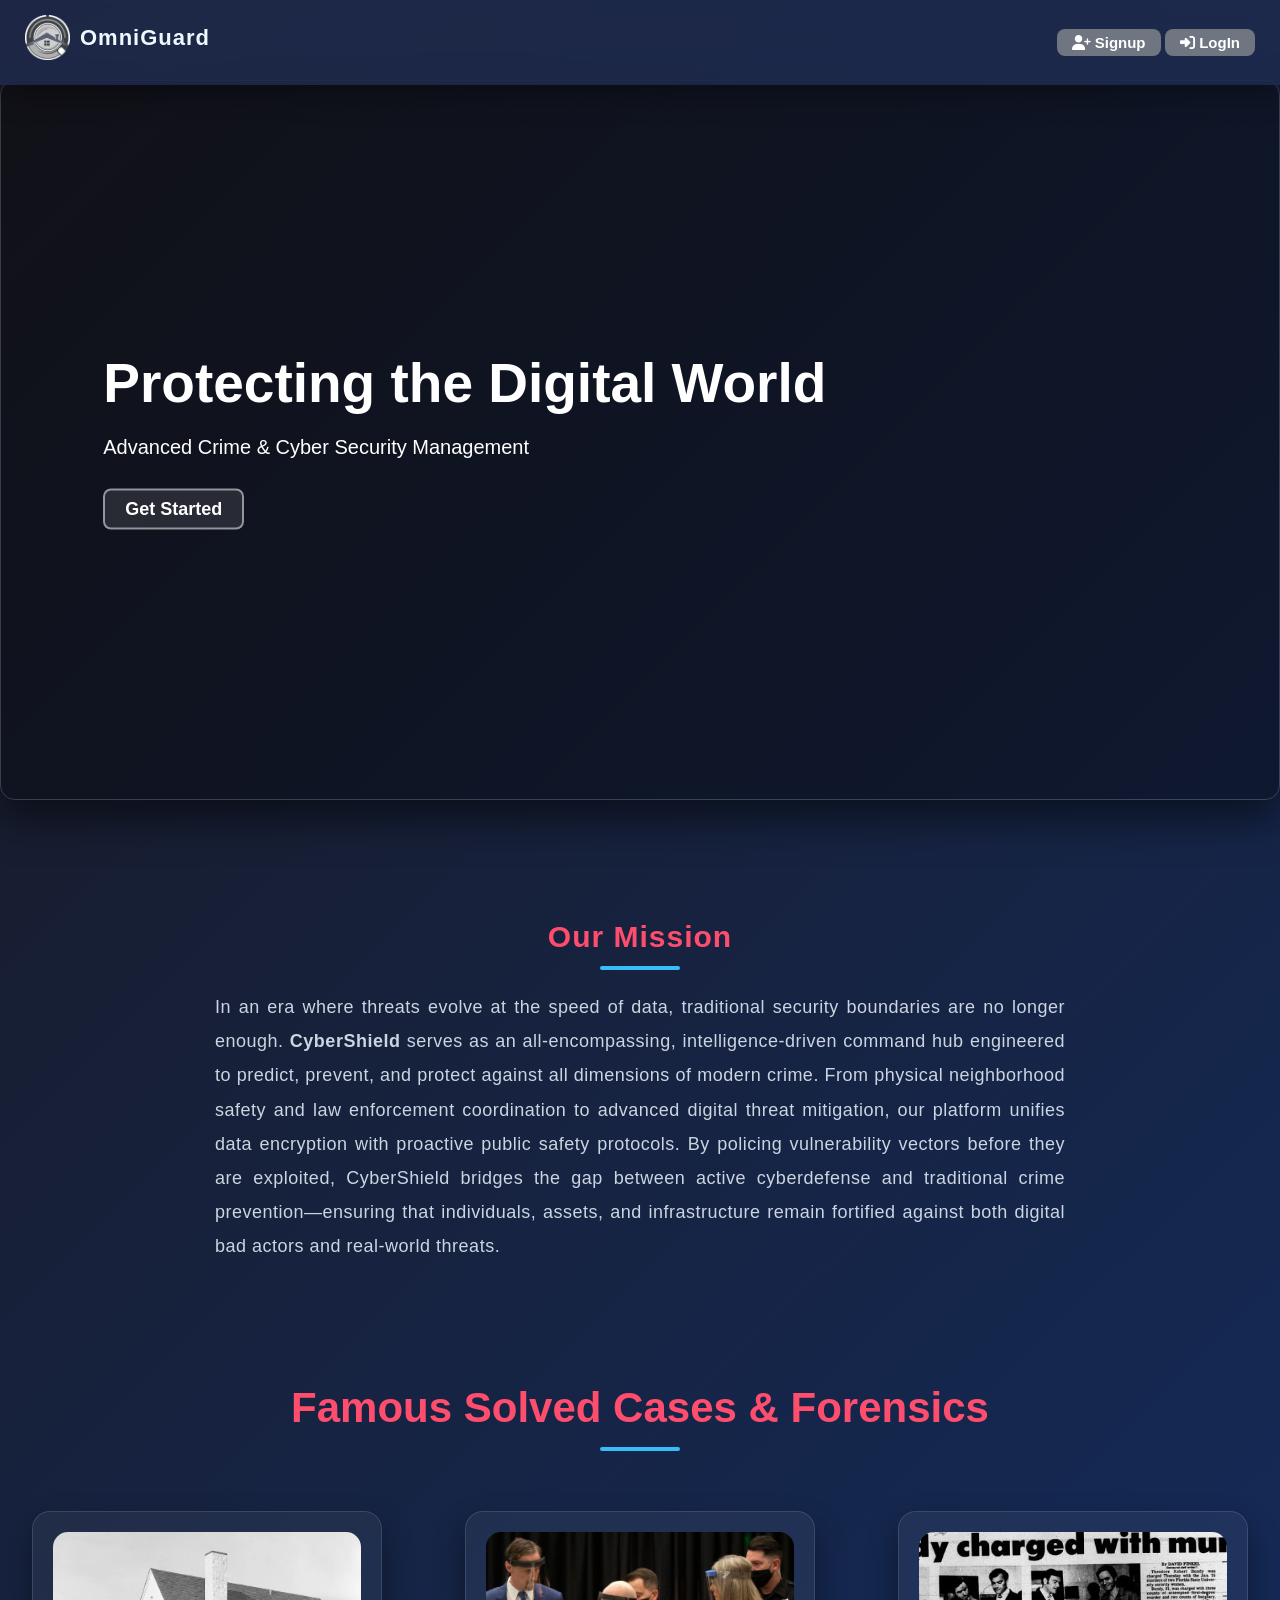
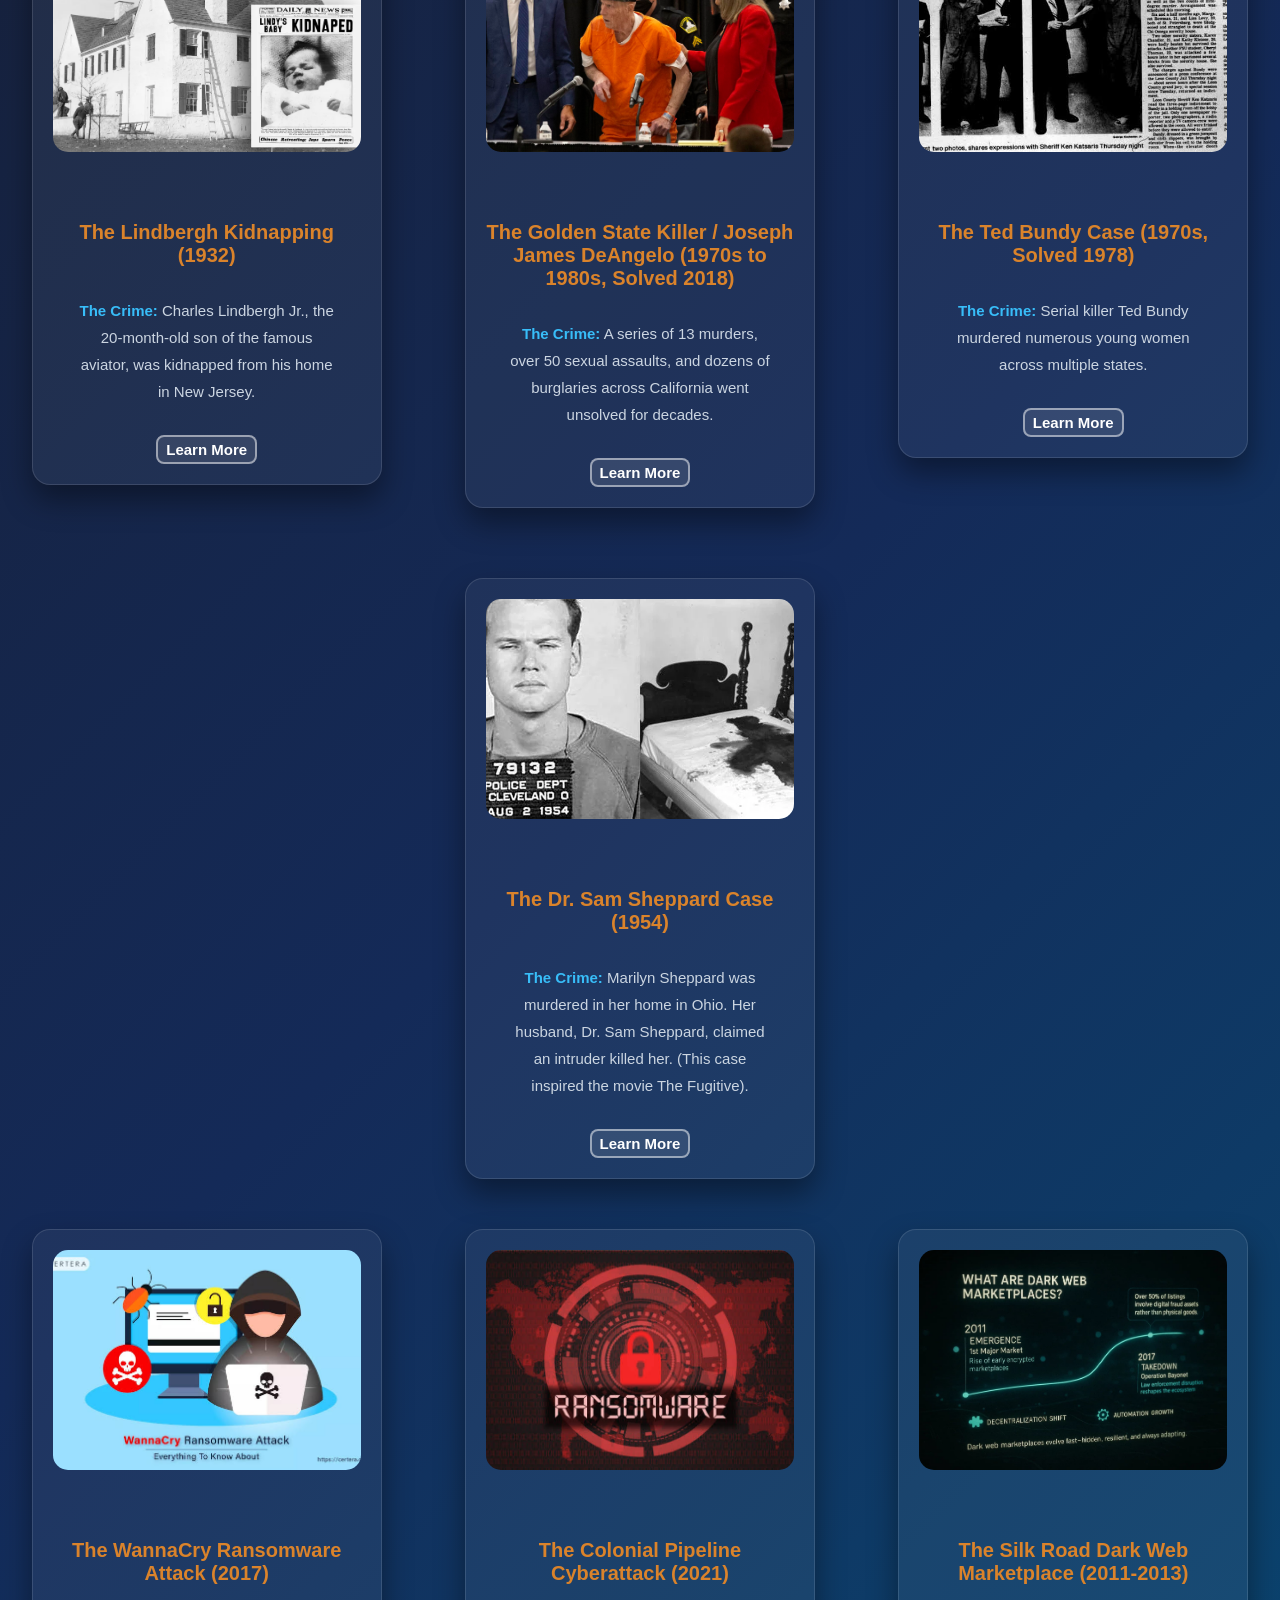
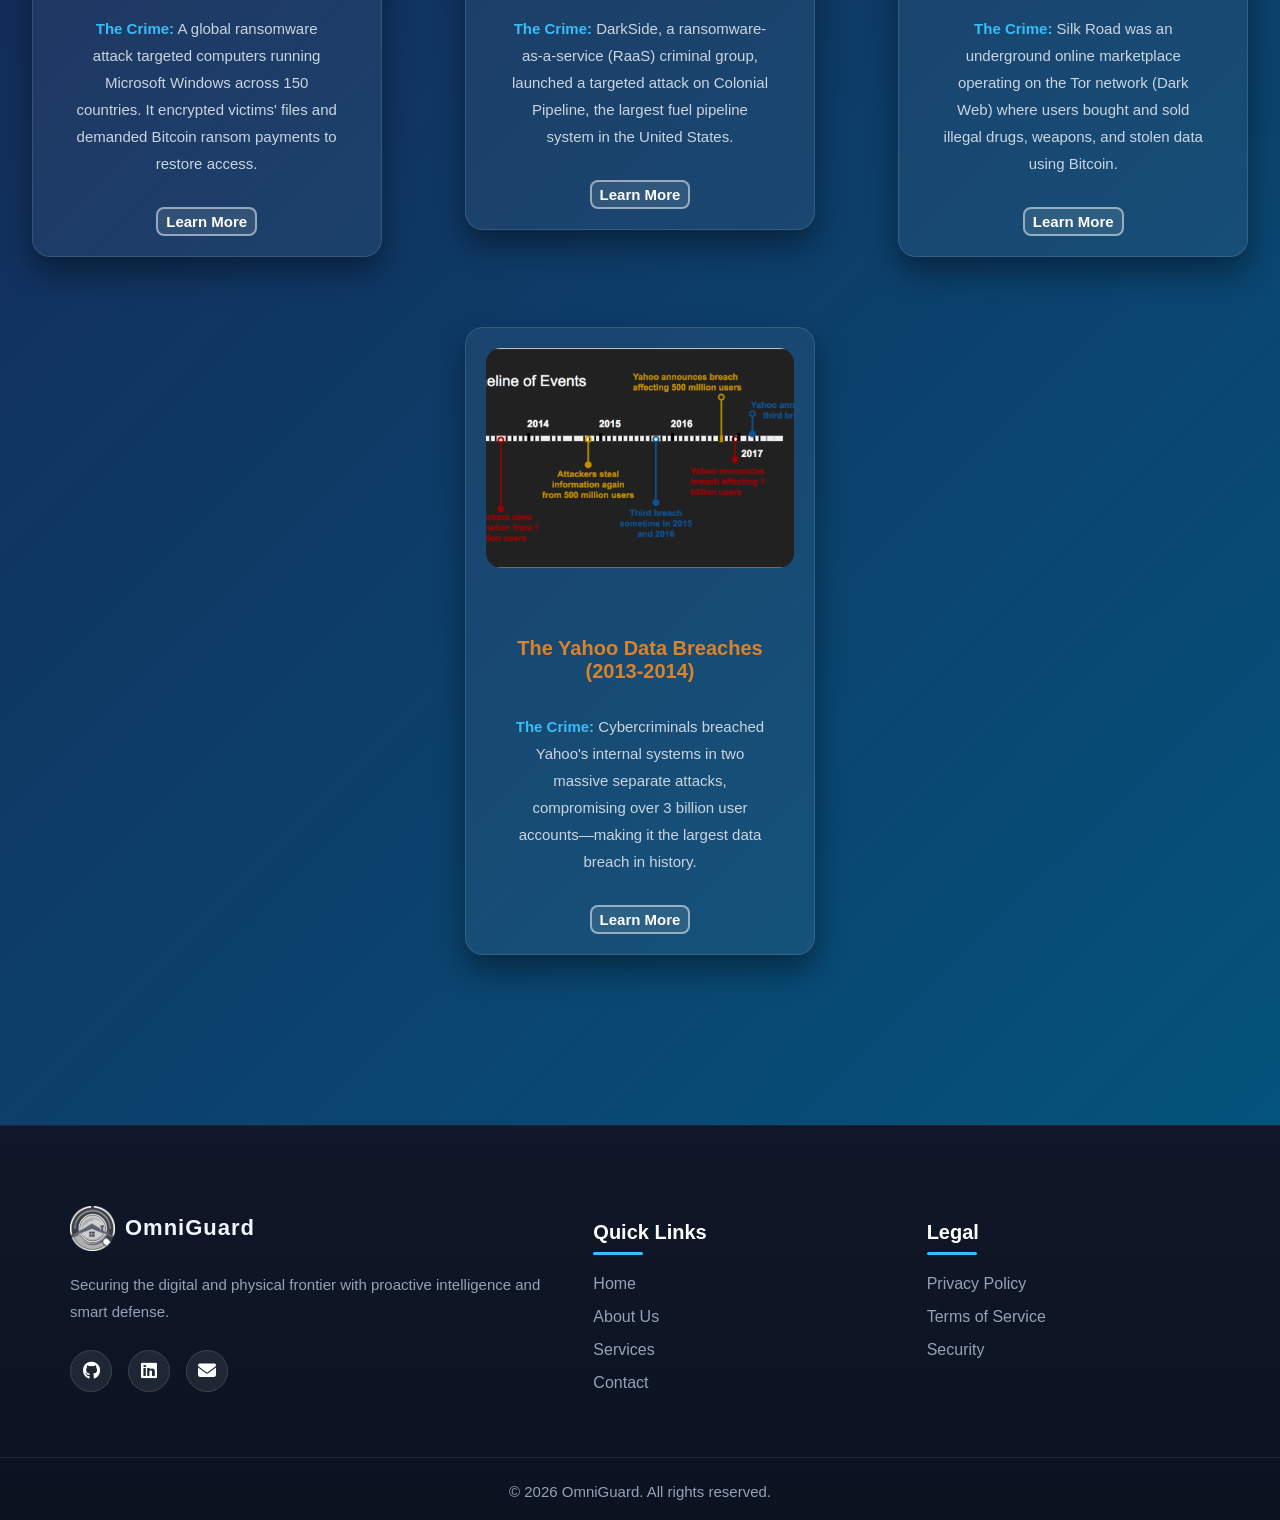
==== commit f2ab0d09: "UI work" ====
--- a/index.html
+++ b/index.html
@@ -3,7 +3,7 @@
   <head>
     <meta charset="UTF-8" />
     <meta name="viewport" content="width=device-width, initial-scale=1.0" />
-    <title>Document</title>
+    <title>Home - OmniGuard</title>
     <!-- Google Font -->
     <link rel="preconnect" href="https://fonts.googleapis.com" />
     <link rel="preconnect" href="https://fonts.gstatic.com" crossorigin />
@@ -17,6 +17,8 @@
       href="https://cdnjs.cloudflare.com/ajax/libs/font-awesome/6.7.2/css/all.min.css"
     />
     <link rel="stylesheet" href="css/style.css" />
+
+    <script src="JS/home.js"></script>
   </head>
   <body>
     <header>
@@ -59,14 +61,12 @@
     </header>
     <main>
       <div class="videoContainer">
-        <video
-          src="https://www.pexels.com/download/video/6580997/"
-          autoplay
-          muted
-          loop
-          playsinline
-          class="vidioMain"
-        ></video>
+        <video autoplay muted loop class="vidioMain">
+          <source
+            src="https://www.pexels.com/download/video/6580997/"
+            type="video/webm"
+          />
+        </video>
         <div class="heroContent">
           <h1>Protecting the Digital World</h1>
           <p>Advanced Crime & Cyber Security Management</p>
@@ -118,18 +118,30 @@
               <b>The Crime:</b> Charles Lindbergh Jr., the 20-month-old son of
               the famous aviator, was kidnapped from his home in New Jersey.
             </p>
-            <p>
-              <b>How It Was Solved:</b> Investigators tracked ransom money
-              marked with specific gold certificates to a Bronx gas station,
-              leading them to Richard Hauptmann. Forensic wood analysis matched
-              the homemade wooden ladder left at the crime scene directly to
-              floorboards in Hauptmann's attic.
-            </p>
-          </li>
-          <!-- <li>
-            <button type="button">Learn More</button>
-          </li> -->
-        </ul>
+            <!-- Hidden checkbox -->
+            <input
+              type="checkbox"
+              id="toggle-1"
+              title="Expand"
+              class="toggle-checkbox"
+            />
+
+            <!-- Collapsible Content -->
+            <div class="expandable-content">
+              <p>
+                <strong><b>How It Was Solved:</b></strong> Investigators tracked
+                ransom money marked with specific gold certificates to a Bronx
+                gas station, leading them to Richard Hauptmann. Forensic wood
+                analysis matched the homemade wooden ladder left at the crime
+                scene directly to floorboards in Hauptmann's attic.
+              </p>
+            </div>
+
+            <!-- Button label for the checkbox -->
+            <label for="toggle-1" class="toggle-btn"></label>
+          </li>
+        </ul>
+
         <ul class="card-list">
           <!-- List Item 1: Image -->
           <li>
@@ -149,17 +161,26 @@
               and dozens of burglaries across California went unsolved for
               decades.
             </p>
-            <p>
-              <b>How It Was Solved:</b> In 2018, investigators used
-              Investigative Genetic Genealogy. They uploaded crime scene DNA to
-              public genealogy databases (GEDmatch), built out family trees, and
-              identified ex-police officer Joseph James DeAngelo.
-            </p>
-          </li>
-          <!-- <li>
-            <button type="button">Learn More</button>
-          </li> -->
-        </ul>
+
+            <input
+              type="checkbox"
+              id="toggle-2"
+              title="Expand"
+              class="toggle-checkbox"
+            />
+
+            <div class="expandable-content">
+              <p>
+                <b>How It Was Solved:</b> In 2018, investigators used
+                Investigative Genetic Genealogy. They uploaded crime scene DNA
+                to public genealogy databases (GEDmatch), built out family
+                trees, and identified ex-police officer Joseph James DeAngelo.
+              </p>
+            </div>
+            <label for="toggle-2" class="toggle-btn"></label>
+          </li>
+        </ul>
+
         <ul class="card-list">
           <!-- List Item 1: Image -->
           <li>
@@ -175,17 +196,26 @@
               <b>The Crime:</b> Serial killer Ted Bundy murdered numerous young
               women across multiple states.
             </p>
-            <p>
-              <b>How It Was Solved:</b> Bundy was caught during a routine
-              traffic stop in Florida. The critical evidence that secured his
-              conviction for the Chi Omega sorority murders came from forensic
-              odontology (bite mark analysis).
-            </p>
-          </li>
-          <!-- <li>
-            <button type="button">Learn More</button>
-          </li> -->
-        </ul>
+
+            <input
+              type="checkbox"
+              id="toggle-3"
+              title="Expand"
+              class="toggle-checkbox"
+            />
+
+            <div class="expandable-content">
+              <p>
+                <b>How It Was Solved:</b> Bundy was caught during a routine
+                traffic stop in Florida. The critical evidence that secured his
+                conviction for the Chi Omega sorority murders came from forensic
+                odontology (bite mark analysis).
+              </p>
+            </div>
+            <label for="toggle-3" class="toggle-btn"></label>
+          </li>
+        </ul>
+
         <ul class="card-list">
           <!-- List Item 1: Image -->
           <li>
@@ -202,19 +232,28 @@
               Ohio. Her husband, Dr. Sam Sheppard, claimed an intruder killed
               her. (This case inspired the movie The Fugitive).
             </p>
-            <p>
-              <b>How It Was Solved:</b> Though initially wrongfully convicted,
-              bloodstain pattern analysis conducted during re-investigations
-              identified a third person's blood at the scene, leading to legal
-              exoneration and pioneering the use of blood spatter science in
-              court.
-            </p>
-          </li>
-          <!-- <li>
-            <button type="button">Learn More</button>
-          </li> -->
-        </ul>
-      </div>
+
+            <input
+              type="checkbox"
+              id="toggle-4"
+              title="Expand"
+              class="toggle-checkbox"
+            />
+
+            <div class="expandable-content">
+              <p>
+                <b>How It Was Solved:</b> Though initially wrongfully convicted,
+                bloodstain pattern analysis conducted during re-investigations
+                identified a third person's blood at the scene, leading to legal
+                exoneration and pioneering the use of blood spatter science in
+                court.
+              </p>
+            </div>
+            <label for="toggle-4" class="toggle-btn"></label>
+          </li>
+        </ul>
+      </div>
+
       <div class="imageContainCrime">
         <ul class="card-list">
           <!-- List Item 1: Image -->
@@ -233,24 +272,33 @@
               victims' files and demanded Bitcoin ransom payments to restore
               access.
             </p>
-            <p>
-              <b>Impact:</b> It severely crippled critical infrastructure,
-              including the UK's National Health Service (NHS), FedEx, and major
-              telecommunications networks.
-            </p>
-            <p>
-              <b>How It Was Solved / Contained:</b> Marcus Hutchins, a British
-              cybersecurity researcher, discovered an unregistered domain name
-              hidden inside the ransomware code. By registering that domain, he
-              accidentally activated a built-in "kill switch" that stopped the
-              virus from spreading further. Later investigations attributed the
-              malware to North Korea's Lazarus Group.
-            </p>
-          </li>
-          <!-- <li>
-            <button type="button">Learn More</button>
-          </li> -->
-        </ul>
+
+            <input
+              type="checkbox"
+              id="toggle-5"
+              title="Expand"
+              class="toggle-checkbox"
+            />
+
+            <div class="expandable-content">
+              <p>
+                <b>Impact:</b> It severely crippled critical infrastructure,
+                including the UK's National Health Service (NHS), FedEx, and
+                major telecommunications networks.
+              </p>
+              <p>
+                <b>How It Was Solved / Contained:</b> Marcus Hutchins, a British
+                cybersecurity researcher, discovered an unregistered domain name
+                hidden inside the ransomware code. By registering that domain,
+                he accidentally activated a built-in "kill switch" that stopped
+                the virus from spreading further. Later investigations
+                attributed the malware to North Korea's Lazarus Group.
+              </p>
+            </div>
+            <label for="toggle-5" class="toggle-btn"></label>
+          </li>
+        </ul>
+
         <ul class="card-list">
           <!-- List Item 1: Image -->
           <li>
@@ -267,24 +315,33 @@
               criminal group, launched a targeted attack on Colonial Pipeline,
               the largest fuel pipeline system in the United States.
             </p>
-            <p>
-              <b>Impact:</b> The company proactively shut down the pipeline for
-              several days, causing gas panics, price spikes, and widespread
-              shortages across the US East Coast. Colonial paid a ransom of 75
-              Bitcoin (~$4.4 million).
-            </p>
-            <p>
-              <b>How It Was Solved:</b> The FBI traced the cryptocurrency
-              transactions through the Bitcoin blockchain. By obtaining the
-              private key to one of the hackers' cryptocurrency wallets, federal
-              law enforcement managed to recover $2.3 million of the paid
-              ransom.
-            </p>
-          </li>
-          <!-- <li>
-            <button type="button">Learn More</button>
-          </li> -->
-        </ul>
+
+            <input
+              type="checkbox"
+              id="toggle-6"
+              title="Expand"
+              class="toggle-checkbox"
+            />
+
+            <div class="expandable-content">
+              <p>
+                <b>Impact:</b> The company proactively shut down the pipeline
+                for several days, causing gas panics, price spikes, and
+                widespread shortages across the US East Coast. Colonial paid a
+                ransom of 75 Bitcoin (~$4.4 million).
+              </p>
+              <p>
+                <b>How It Was Solved:</b> The FBI traced the cryptocurrency
+                transactions through the Bitcoin blockchain. By obtaining the
+                private key to one of the hackers' cryptocurrency wallets,
+                federal law enforcement managed to recover $2.3 million of the
+                paid ransom.
+              </p>
+            </div>
+            <label for="toggle-6" class="toggle-btn"></label>
+          </li>
+        </ul>
+
         <ul class="card-list">
           <!-- List Item 1: Image -->
           <li>
@@ -301,19 +358,28 @@
               operating on the Tor network (Dark Web) where users bought and
               sold illegal drugs, weapons, and stolen data using Bitcoin.
             </p>
-            <p>
-              <b>How It Was Solved:</b> A multi-agency task force (FBI, IRS,
-              DEA) conducted digital forensic tracking and traced early online
-              forum posts promoting the site back to an old personal email
-              address. This led to the arrest of founder Ross Ulbricht ("Dread
-              Pirate Roberts") in a San Francisco public library while logged
-              into the site's administration panel.
-            </p>
-          </li>
-          <!-- <li>
-            <button type="button">Learn More</button>
-          </li> -->
-        </ul>
+
+            <input
+              type="checkbox"
+              id="toggle-7"
+              title="Expand"
+              class="toggle-checkbox"
+            />
+
+            <div class="expandable-content">
+              <p>
+                <b>How It Was Solved:</b> A multi-agency task force (FBI, IRS,
+                DEA) conducted digital forensic tracking and traced early online
+                forum posts promoting the site back to an old personal email
+                address. This led to the arrest of founder Ross Ulbricht ("Dread
+                Pirate Roberts") in a San Francisco public library while logged
+                into the site's administration panel.
+              </p>
+            </div>
+            <label for="toggle-7" class="toggle-btn"></label>
+          </li>
+        </ul>
+
         <ul class="card-list">
           <!-- List Item 1: Image -->
           <li>
@@ -330,23 +396,31 @@
               in two massive separate attacks, compromising over 3 billion user
               accounts—making it the largest data breach in history.
             </p>
-            <p>
-              <b>Impact:</b> Names, email addresses, phone numbers, security
-              questions, and hashed passwords were stolen across billions of
-              user accounts worldwide.
-            </p>
-            <p>
-              <b>How It Was Solved:</b> The U.S. Department of Justice
-              investigated the incident using international digital forensics
-              and indicted four individuals, including officers from Russia's
-              Federal Security Service (FSB) and hired cybercriminals who
-              exploited stolen web cookies to access user accounts without
-              passwords.
-            </p>
-          </li>
-          <!-- <li>
-            <button type="button">Learn More</button>
-          </li> -->
+
+            <input
+              type="checkbox"
+              id="toggle-8"
+              title="Expand"
+              class="toggle-checkbox"
+            />
+
+            <div class="expandable-content">
+              <p>
+                <b>Impact:</b> Names, email addresses, phone numbers, security
+                questions, and hashed passwords were stolen across billions of
+                user accounts worldwide.
+              </p>
+              <p>
+                <b>How It Was Solved:</b> The U.S. Department of Justice
+                investigated the incident using international digital forensics
+                and indicted four individuals, including officers from Russia's
+                Federal Security Service (FSB) and hired cybercriminals who
+                exploited stolen web cookies to access user accounts without
+                passwords.
+              </p>
+            </div>
+            <label for="toggle-8" class="toggle-btn"></label>
+          </li>
         </ul>
       </div>
     </section>
--- a/css/style.css
+++ b/css/style.css
@@ -69,26 +69,8 @@
 }
 
 /* button style */
-/* .navBarBotton{
-  margin-right: 50px;
-} */
-
-/* .btn {
-  background-color: #999ca3;
-  border-radius: 6px;
-  padding-top: 5px;
-  padding-bottom: 10px;
-} */
 
 .Navbtn{
-  /* background-color: #999ca3;
-  color: #ffffff;
-  border: none;
-  padding: 8px 16px;
-  border-radius: 5px;
-  cursor: pointer;
-  font-weight: bold;
-  transition: background-color 0.3s; */
   background:#6f7581;
   color:white;
   padding:5px 15px; 
@@ -207,7 +189,7 @@
 }
 
 .ParaH{
-  font-size: 42px;
+  font-size: 30px;
   font-weight: 700;
   color: #ff4d6d;
   margin-bottom: 20px;
@@ -260,7 +242,7 @@
   margin-bottom: 100px;
 }
 /* Container (ul) setup */
-.imageContainCrime {
+/* .imageContainCrime {
   display:flex;
   justify-content:center;
   align-items:stretch;
@@ -269,33 +251,140 @@
   padding:0;
   flex-wrap:wrap;
   margin-top: 20px;
-}
+} */
+
+.imageContainCrime, 
+.card-wrapper,
+.grid-parent {
+  display: flex;         
+  flex-wrap: wrap;
+  gap: 20px;
+  align-items: start;    /* CRITICAL: Prevents fixed row height and lets each card shrink/grow independently */
+}
+
+@keyframes appear {
+  from {
+    opacity: 0;
+    transform: translateY(100px) scale(0.9);
+  }
+  to {
+    opacity: 1;
+    transform: translateY(0) scale(1);
+  }
+}
+
 .card-list {
-  width:350px;
-  background:rgba(255,255,255,.05);
-  border:1px solid rgba(255,255,255,.12);
-  border-radius:18px;
-  overflow:hidden;
-  transition:.4s ease;
-  box-shadow:0 15px 30px rgba(0,0,0,.4);
-}
-
-.card-list:hover{
-  transform:translateY(-12px);
-  box-shadow:0 20px 45px rgba(56,189,248,.3);
-  border-color:#38bdf8;
-}
-
-/* Individual list item setup */
+  /* Animation setup for scroll */
+  opacity: 0;
+  transform: translateY(50px) scale(0.95);
+  filter: blur(8px);
+  transition: opacity 0.8s cubic-bezier(0.16, 1, 0.3, 1),
+              transform 0.8s cubic-bezier(0.16, 1, 0.3, 1),
+              filter 0.8s cubic-bezier(0.16, 1, 0.3, 1);
+
+  width: 350px;
+  height: auto; 
+  margin: 0 auto; /* Centers the card */
+  margin-bottom: 50px;
+  background: rgba(255, 255, 255, 0.05);
+  border: 1px solid rgba(255, 255, 255, 0.12);
+  border-radius: 18px;
+  overflow: hidden;
+  transition: transform 0.4s ease, box-shadow 0.4s ease, border-color 0.4s ease;
+  box-shadow: 0 15px 30px rgba(0, 0, 0, 0.4);
+}
+
+.card-list:hover {
+  transform: translateY(-12px);
+  box-shadow: 0 20px 45px rgba(56, 189, 248, 0.3);
+  border-color: #38bdf8;
+}
+
+/* Visible active state */
+.card-list.is-visible {
+  opacity: 1;
+  transform: translateY(0) scale(1);
+  filter: blur(0);
+}
+
+/* Stagger sequence for up to 4 columns */
+.card-list:nth-child(1) { transition-delay: 0s; }
+.card-list:nth-child(2) { transition-delay: 0.15s; }
+.card-list:nth-child(3) { transition-delay: 0.3s; }
+.card-list:nth-child(4) { transition-delay: 0.45s; }
+
 .card-list li {
-  flex: 1;  /* Gives equal width to all 3 items */
+  list-style: none;
   text-align: center;
-  padding-bottom:25px; 
+  padding: 20px;         
+}
+
+.card-list details {
+  margin-top: 15px;
+  text-align: left;     
+}
+
+.card-list summary {
+  cursor: pointer;
+  background-color: #007bff;
+  color: #ffffff;
+  padding: 8px 16px;
+  border-radius: 6px;
+  display: inline-block;
+  list-style: none;      
+  text-align: center;
+}
+
+.card-list summary::-webkit-details-marker {
+  display: none;         /* Hides default arrow on WebKit browsers */
+}
+
+/* Hide the checkbox completely */
+.toggle-checkbox {
+  display: none;
+}
+
+/* Hide content by default */
+.expandable-content {
+  display: none;
+}
+
+/* Show content when checkbox is checked */
+.toggle-checkbox:checked + .expandable-content {
+  display: block;
+}
+
+/* Style the button label */
+.toggle-btn {
+  display: inline-block;
+  background: rgba(255, 255, 255, 0.1);
+  color: #ffffff;
+  border: 2px solid rgba(255, 255, 255, 0.5);
+  padding: 4px 8px;
+  border-radius: 8px;
+  cursor: pointer;
+  font-size: 15px;
+  font-weight: 600;
+  transition:.3s;
+}
+
+.toggle-btn:hover{
+  color:#f87538;
+  border-color:#f87538;
+}
+
+/* Change button text depending on checked state */
+.toggle-checkbox:not(:checked) ~ .toggle-btn::after {
+  content: "Learn More";
+}
+
+.toggle-checkbox:checked ~ .toggle-btn::after {
+  content: "Show Less";
 }
 
 h4{
-  font-size:24px;
-  color:#ff4d6d;
+  font-size:20px;
+  color:#da832b;
   font-weight:700;
   margin:25px 0 15px;
 
@@ -325,6 +414,7 @@
 .list-img{
   width:100%;
   height:220px;
+  border-radius:15px;
   object-fit:cover;
   transition:.5s;
 }
@@ -405,6 +495,40 @@
   border-radius:20px;
 }
 
+/* Social Icons Container */
+.socialIcons {
+  display: flex;
+  align-items: center;
+  gap: 16px;
+  margin-top: 25px;
+  flex-wrap: wrap; /* Allows wrap if screen is very narrow */
+}
+
+/* Individual Social Links/Buttons */
+.socialIcons a {
+  width: 42px;
+  height: 42px;
+  border-radius: 50%;
+  background: rgba(255, 255, 255, 0.08);
+  border: 1px solid rgba(255, 255, 255, 0.12);
+  display: flex;
+  justify-content: center;
+  align-items: center;
+  color: #ffffff;
+  font-size: 18px;
+  text-decoration: none;
+  transition: all 0.3s ease;
+}
+
+/* Hover effect for Desktop */
+.socialIcons a:hover {
+  background: #38bdf8;
+  color: #0f172a;
+  border-color: #38bdf8;
+  transform: translateY(-4px);
+  box-shadow: 0 8px 20px rgba(56, 189, 248, 0.35);
+}
+
 .footer-links ul {
   list-style: none;
   padding: 0;
@@ -437,34 +561,199 @@
   font-size:15px;
 }
 
-/* Responsive Adjustments for Mobile */
-@media (max-width: 600px) {
+/* ==========================================
+   MOBILE & TABLET RESPONSIVE STYLES
+   ========================================== */
+@media (max-width: 768px) {
+
+  /* Body Padding Adjustment */
+  body {
+    padding-top: 60px;
+  }
+
+  /* 1. Navbar Mobile Layout */
+  .navBar {
+    padding: 10px 16px;
+    flex-wrap: wrap;
+    justify-content: space-between;
+  }
+
+  .logoContainer {
+    margin-top: 0;
+  }
+
+  .navBarNameLogo {
+    width: 35px;
+    height: 35px;
+  }
+
+  .navMainName {
+    font-size: 18px;
+  }
+
+  .navBarName {
+    gap: 12px;
+  }
+
+  .Navbtn {
+    padding: 6px 12px;
+    font-size: 13px;
+  }
+
+  /* 2. Hero / Video Container Mobile */
+  .videoContainer {
+    height: 60vh;
+    margin-top: 15px;
+    border-radius: 10px;
+  }
+
+  .heroContent {
+    left: 5%;
+    right: 5%;
+    width: 90%;
+    transform: translateY(-50%);
+    text-align: center;
+  }
+
+  .heroContent h1 {
+    font-size: 32px;
+    margin-bottom: 10px;
+  }
+
+  .heroContent p {
+    font-size: 15px;
+    width: 100%;
+    line-height: 1.5;
+    margin-bottom: 18px;
+  }
+
+  .heroBtn {
+    padding: 8px 16px;
+    font-size: 15px;
+  }
+
+  /* 3. Text Paragraph Section */
+  .paraSection {
+    margin-top: 40px;
+  }
+
+  .paraContainter {
+    width: 90%;
+    margin: 40px auto;
+    padding: 10px;
+  }
+
+  .ParaH {
+    font-size: 28px;
+    margin-bottom: 15px;
+  }
+
+  .paraInfo {
+    font-size: 15px;
+    line-height: 1.7;
+    text-align: left; /* Better readability on mobile than justify */
+  }
+
+  /* 4. Cards & Section Titles */
+  .crimeSection {
+    margin-top: 50px;
+    margin-bottom: 50px;
+  }
+
+  .section-title {
+    font-size: 28px;
+    margin-bottom: 30px;
+  }
+
+  .imageContainCrime {
+    gap: 20px;
+    padding: 0 15px;
+    margin-top: auto;
+  }
+
+  .card-list {
+    width: 100%; /* Spans full screen width on mobile */
+    max-width: 350px;
+  }
+
+  /* 5. Footer Mobile Layout */
+  .site-footer {
+    padding: 40px 0 20px;
+    margin-top: 60px;
+  }
+
   .footer-container {
     flex-direction: column;
-  }
-}
-
-.socialIcons{
-    display:flex;
-    gap:18px;
-    margin-top:25px;
-}
-
-.socialIcons a{
-    width:45px;
-    height:45px;
-    border-radius:50%;
-    background:rgba(255,255,255,.08);
-    display:flex;
-    justify-content:center;
-    align-items:center;
-    color:white;
-    font-size:20px;
-    transition:.3s;
-}
-
-.socialIcons a:hover{
-    background:#38bdf8;
-    color:#0f172a;
-    transform:translateY(-6px);
+    padding: 0 20px;
+    gap: 30px;
+  }
+
+  .footer-brand {
+    flex: 1 1 100%;
+    text-align: center;
+  }
+
+  .footer-brand .logoContainer {
+    justify-content: center;
+  }
+
+  .footer-brand h3 {
+    font-size: 24px;
+  }
+
+  .socialIcons {
+    justify-content: center; /* Centers icons in mobile view */
+    margin-top: 20px;
+    gap: 14px;
+  }
+  
+  .socialIcons a {
+    width: 38px;
+    height: 38px;
+    font-size: 16px;
+  }
+
+  .footer-links {
+    width: 100%;
+    display: flex;
+    flex-direction: column;
+    align-items: center;
+    text-align: center;
+  }
+
+  .footer-links ul {
+    width: 100%;
+    display: flex;
+    flex-direction: column;
+    align-items: center;
+    padding: 0;
+    margin: 0;
+  }
+
+  .footer-links li {
+    width: 100%;
+    text-align: center;
+    margin-bottom: 12px;
+  }
+
+  .footer-links a {
+    display: inline-block;
+    text-align: center;
+  }
+
+  /* Prevent desktop slide-right transform on mobile hover */
+  .footer-links a:hover {
+    transform: none; 
+  }
+
+  /* Center the underline of header titles */
+  .footerh4::after {
+    margin: 8px auto 0;
+  }
+
+  .footer-bottom {
+    margin-top: 30px;
+    padding-top: 18px;
+    font-size: 13px;
+  }
 }
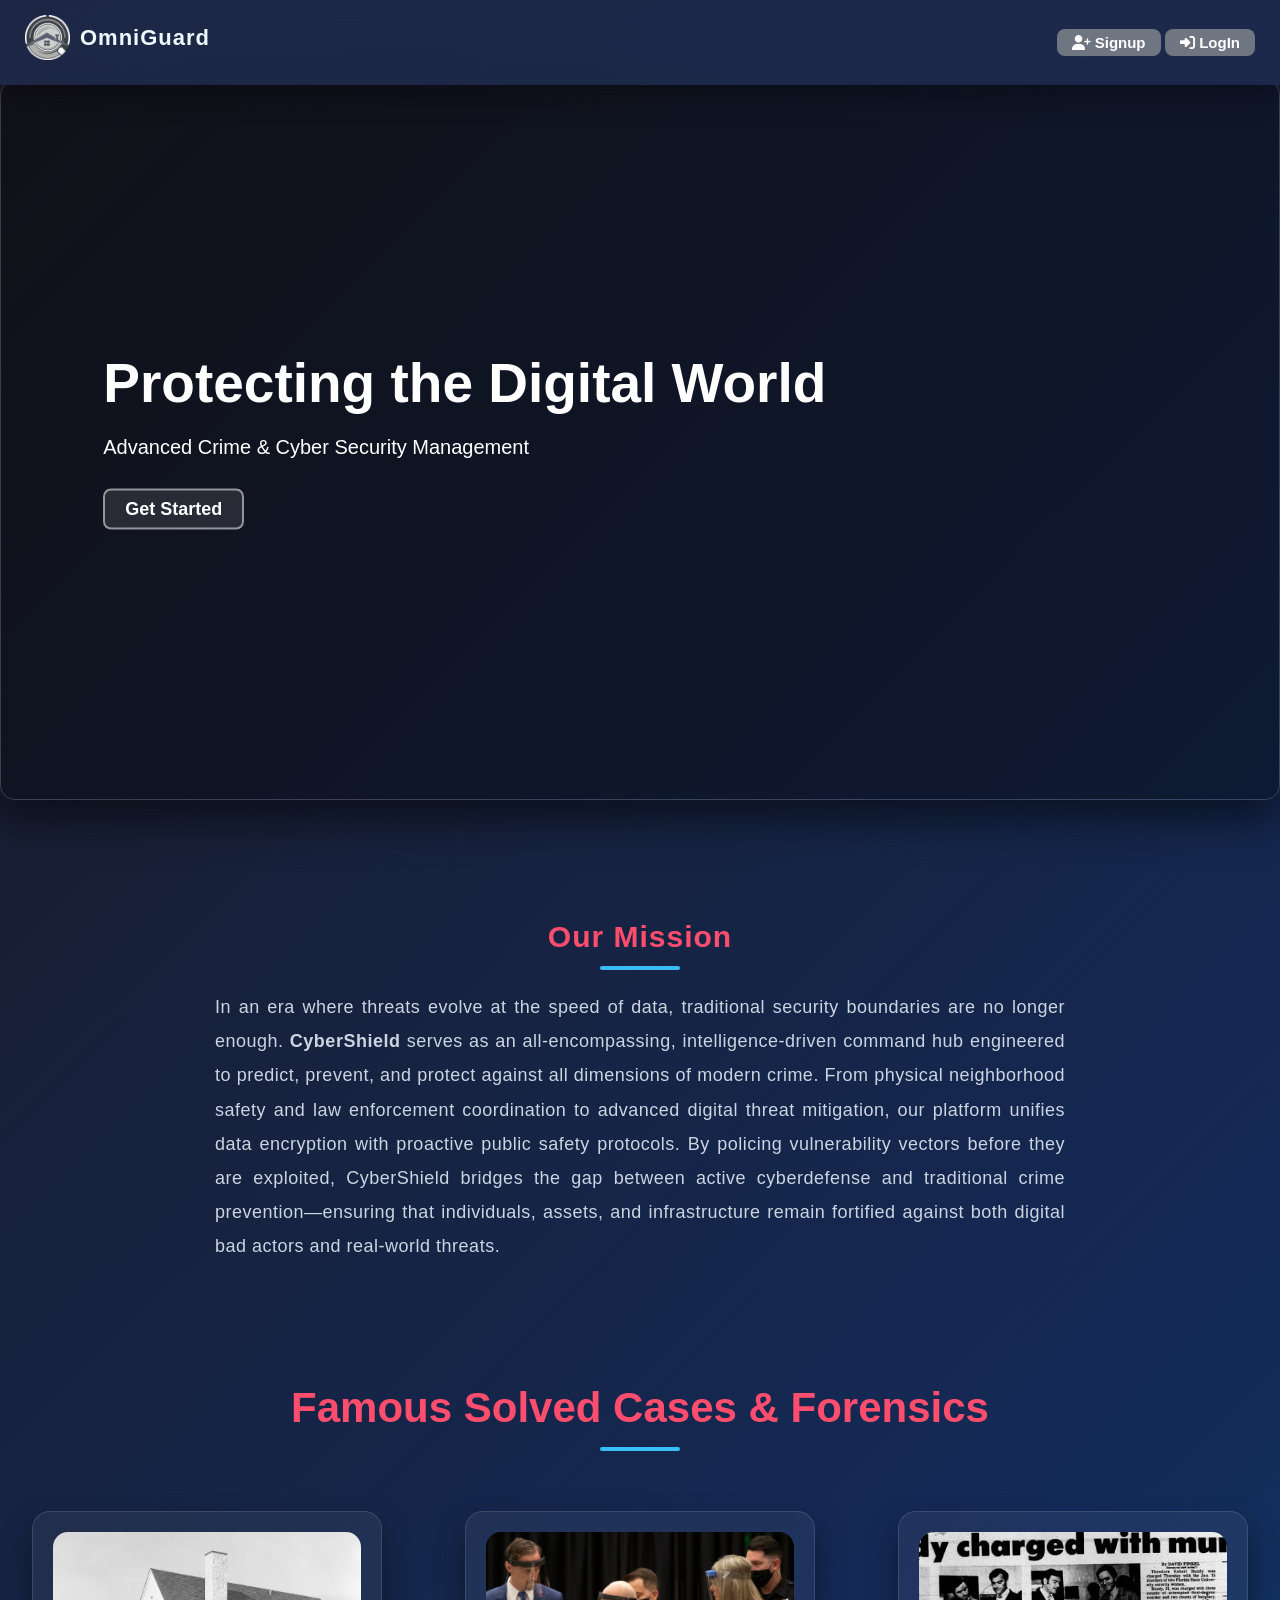
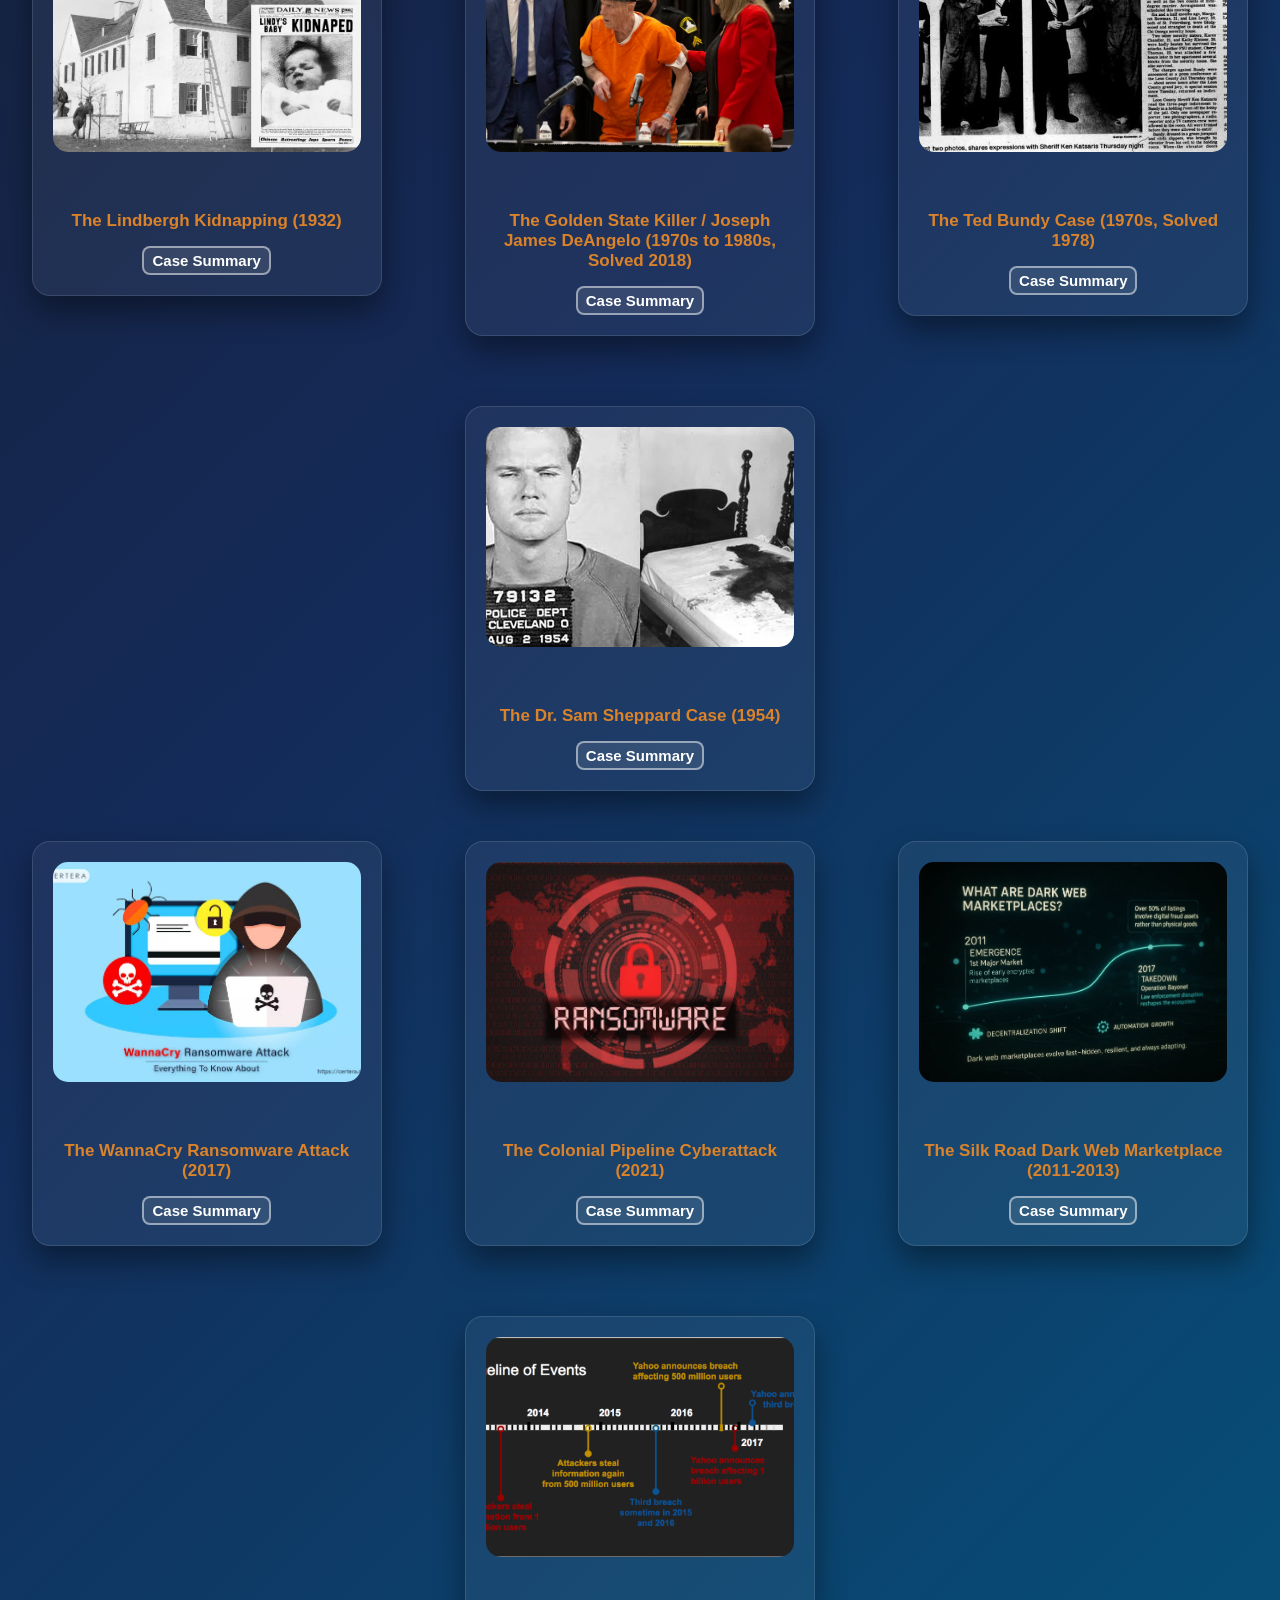
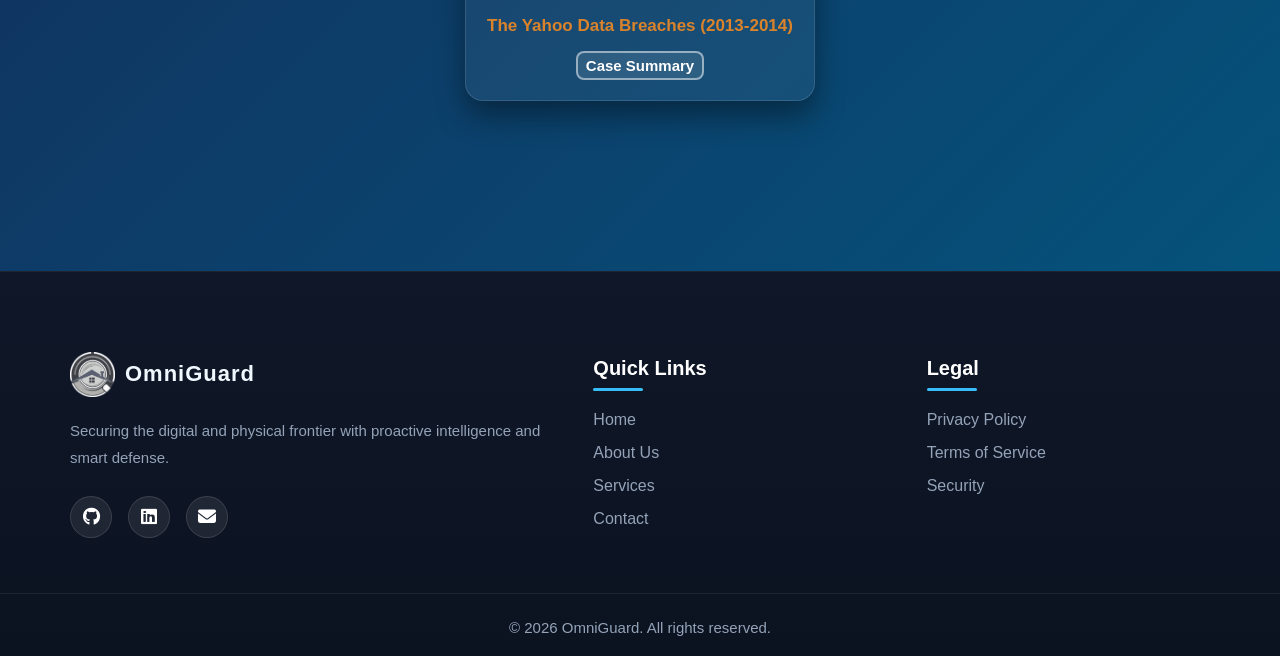
==== commit 8072102c: "Update Style.css" ====
--- a/index.html
+++ b/index.html
@@ -63,8 +63,8 @@
       <div class="videoContainer">
         <video autoplay muted loop class="vidioMain">
           <source
-            src="https://www.pexels.com/download/video/6580997/"
-            type="video/webm"
+            src="Image&Video/6580997-uhd_3840_2160_24fps (1) (1).mp4"
+            type="video/mp4"
           />
         </video>
         <div class="heroContent">
@@ -114,10 +114,7 @@
           </li>
           <li>
             <h4>The Lindbergh Kidnapping (1932)</h4>
-            <p>
-              <b>The Crime:</b> Charles Lindbergh Jr., the 20-month-old son of
-              the famous aviator, was kidnapped from his home in New Jersey.
-            </p>
+
             <!-- Hidden checkbox -->
             <input
               type="checkbox"
@@ -128,6 +125,10 @@
 
             <!-- Collapsible Content -->
             <div class="expandable-content">
+              <p>
+                <b>The Crime:</b> Charles Lindbergh Jr., the 20-month-old son of
+                the famous aviator, was kidnapped from his home in New Jersey.
+              </p>
               <p>
                 <strong><b>How It Was Solved:</b></strong> Investigators tracked
                 ransom money marked with specific gold certificates to a Bronx
@@ -156,11 +157,6 @@
               The Golden State Killer / Joseph James DeAngelo (1970s to 1980s,
               Solved 2018)
             </h4>
-            <p>
-              <b>The Crime:</b> A series of 13 murders, over 50 sexual assaults,
-              and dozens of burglaries across California went unsolved for
-              decades.
-            </p>
 
             <input
               type="checkbox"
@@ -170,6 +166,11 @@
             />
 
             <div class="expandable-content">
+              <p>
+                <b>The Crime:</b> A series of 13 murders, over 50 sexual
+                assaults, and dozens of burglaries across California went
+                unsolved for decades.
+              </p>
               <p>
                 <b>How It Was Solved:</b> In 2018, investigators used
                 Investigative Genetic Genealogy. They uploaded crime scene DNA
@@ -192,10 +193,6 @@
           </li>
           <li>
             <h4>The Ted Bundy Case (1970s, Solved 1978)</h4>
-            <p>
-              <b>The Crime:</b> Serial killer Ted Bundy murdered numerous young
-              women across multiple states.
-            </p>
 
             <input
               type="checkbox"
@@ -205,6 +202,10 @@
             />
 
             <div class="expandable-content">
+              <p>
+                <b>The Crime:</b> Serial killer Ted Bundy murdered numerous
+                young women across multiple states.
+              </p>
               <p>
                 <b>How It Was Solved:</b> Bundy was caught during a routine
                 traffic stop in Florida. The critical evidence that secured his
@@ -227,11 +228,6 @@
           </li>
           <li>
             <h4>The Dr. Sam Sheppard Case (1954)</h4>
-            <p>
-              <b>The Crime:</b> Marilyn Sheppard was murdered in her home in
-              Ohio. Her husband, Dr. Sam Sheppard, claimed an intruder killed
-              her. (This case inspired the movie The Fugitive).
-            </p>
 
             <input
               type="checkbox"
@@ -241,6 +237,11 @@
             />
 
             <div class="expandable-content">
+              <p>
+                <b>The Crime:</b> Marilyn Sheppard was murdered in her home in
+                Ohio. Her husband, Dr. Sam Sheppard, claimed an intruder killed
+                her. (This case inspired the movie The Fugitive).
+              </p>
               <p>
                 <b>How It Was Solved:</b> Though initially wrongfully convicted,
                 bloodstain pattern analysis conducted during re-investigations
@@ -266,12 +267,6 @@
           </li>
           <li>
             <h4>The WannaCry Ransomware Attack (2017)</h4>
-            <p>
-              <b>The Crime:</b> A global ransomware attack targeted computers
-              running Microsoft Windows across 150 countries. It encrypted
-              victims' files and demanded Bitcoin ransom payments to restore
-              access.
-            </p>
 
             <input
               type="checkbox"
@@ -281,6 +276,12 @@
             />
 
             <div class="expandable-content">
+              <p>
+                <b>The Crime:</b> A global ransomware attack targeted computers
+                running Microsoft Windows across 150 countries. It encrypted
+                victims' files and demanded Bitcoin ransom payments to restore
+                access.
+              </p>
               <p>
                 <b>Impact:</b> It severely crippled critical infrastructure,
                 including the UK's National Health Service (NHS), FedEx, and
@@ -310,11 +311,6 @@
           </li>
           <li>
             <h4>The Colonial Pipeline Cyberattack (2021)</h4>
-            <p>
-              <b>The Crime:</b> DarkSide, a ransomware-as-a-service (RaaS)
-              criminal group, launched a targeted attack on Colonial Pipeline,
-              the largest fuel pipeline system in the United States.
-            </p>
 
             <input
               type="checkbox"
@@ -324,6 +320,11 @@
             />
 
             <div class="expandable-content">
+              <p>
+                <b>The Crime:</b> DarkSide, a ransomware-as-a-service (RaaS)
+                criminal group, launched a targeted attack on Colonial Pipeline,
+                the largest fuel pipeline system in the United States.
+              </p>
               <p>
                 <b>Impact:</b> The company proactively shut down the pipeline
                 for several days, causing gas panics, price spikes, and
@@ -353,11 +354,6 @@
           </li>
           <li>
             <h4>The Silk Road Dark Web Marketplace (2011-2013)</h4>
-            <p>
-              <b>The Crime:</b> Silk Road was an underground online marketplace
-              operating on the Tor network (Dark Web) where users bought and
-              sold illegal drugs, weapons, and stolen data using Bitcoin.
-            </p>
 
             <input
               type="checkbox"
@@ -367,6 +363,12 @@
             />
 
             <div class="expandable-content">
+              <p>
+                <b>The Crime:</b> Silk Road was an underground online
+                marketplace operating on the Tor network (Dark Web) where users
+                bought and sold illegal drugs, weapons, and stolen data using
+                Bitcoin.
+              </p>
               <p>
                 <b>How It Was Solved:</b> A multi-agency task force (FBI, IRS,
                 DEA) conducted digital forensic tracking and traced early online
@@ -391,11 +393,6 @@
           </li>
           <li>
             <h4>The Yahoo Data Breaches (2013-2014)</h4>
-            <p>
-              <b>The Crime:</b> Cybercriminals breached Yahoo's internal systems
-              in two massive separate attacks, compromising over 3 billion user
-              accounts—making it the largest data breach in history.
-            </p>
 
             <input
               type="checkbox"
@@ -405,6 +402,12 @@
             />
 
             <div class="expandable-content">
+              <p>
+                <b>The Crime:</b> Cybercriminals breached Yahoo's internal
+                systems in two massive separate attacks, compromising over 3
+                billion user accounts—making it the largest data breach in
+                history.
+              </p>
               <p>
                 <b>Impact:</b> Names, email addresses, phone numbers, security
                 questions, and hashed passwords were stolen across billions of
--- a/css/style.css
+++ b/css/style.css
@@ -283,8 +283,9 @@
               filter 0.8s cubic-bezier(0.16, 1, 0.3, 1);
 
   width: 350px;
+  /* max-width: 350px; */
   height: auto; 
-  margin: 0 auto; /* Centers the card */
+  margin: 0 auto;
   margin-bottom: 50px;
   background: rgba(255, 255, 255, 0.05);
   border: 1px solid rgba(255, 255, 255, 0.12);
@@ -297,7 +298,7 @@
 .card-list:hover {
   transform: translateY(-12px);
   box-shadow: 0 20px 45px rgba(56, 189, 248, 0.3);
-  border-color: #38bdf8;
+  border-color: #384bf8;
 }
 
 /* Visible active state */
@@ -375,19 +376,18 @@
 
 /* Change button text depending on checked state */
 .toggle-checkbox:not(:checked) ~ .toggle-btn::after {
-  content: "Learn More";
+  content: "Case Summary";
 }
 
 .toggle-checkbox:checked ~ .toggle-btn::after {
-  content: "Show Less";
+  content: "Close";
 }
 
 h4{
-  font-size:20px;
+  font-size:17px;
   color:#da832b;
   font-weight:700;
-  margin:25px 0 15px;
-
+  margin:15px 0 15px;
 }
 
 b{
@@ -416,12 +416,12 @@
   height:220px;
   border-radius:15px;
   object-fit:cover;
-  transition:.5s;
-}
-
-.card-list:hover .list-img{
+  /* transition:.5s; */
+}
+
+/* .card-list:hover .list-img{
   transform:scale(1.08);
-}
+} */
 
 /* footer */
 
@@ -671,10 +671,32 @@
     margin-top: auto;
   }
 
+/* .imageContainCrime, 
+.card-wrapper,
+.grid-parent {
+  display: flex;         
+  flex-wrap: wrap;
+  gap: 5px;
+  align-items: start;   
+} */
+
   .card-list {
-    width: 100%; /* Spans full screen width on mobile */
-    max-width: 350px;
-  }
+    width: 100%; 
+    max-width: 250px;
+  }
+
+  .list-img{
+  width:100%;
+  height:150px;
+  margin: 0px 0px 15px 0px;
+  border-radius:15px;
+  object-fit:cover;
+  /* transition:.5s; */
+}
+
+/* .card-list:hover .list-img{
+  transform:scale(1.08);
+} */
 
   /* 5. Footer Mobile Layout */
   .site-footer {
